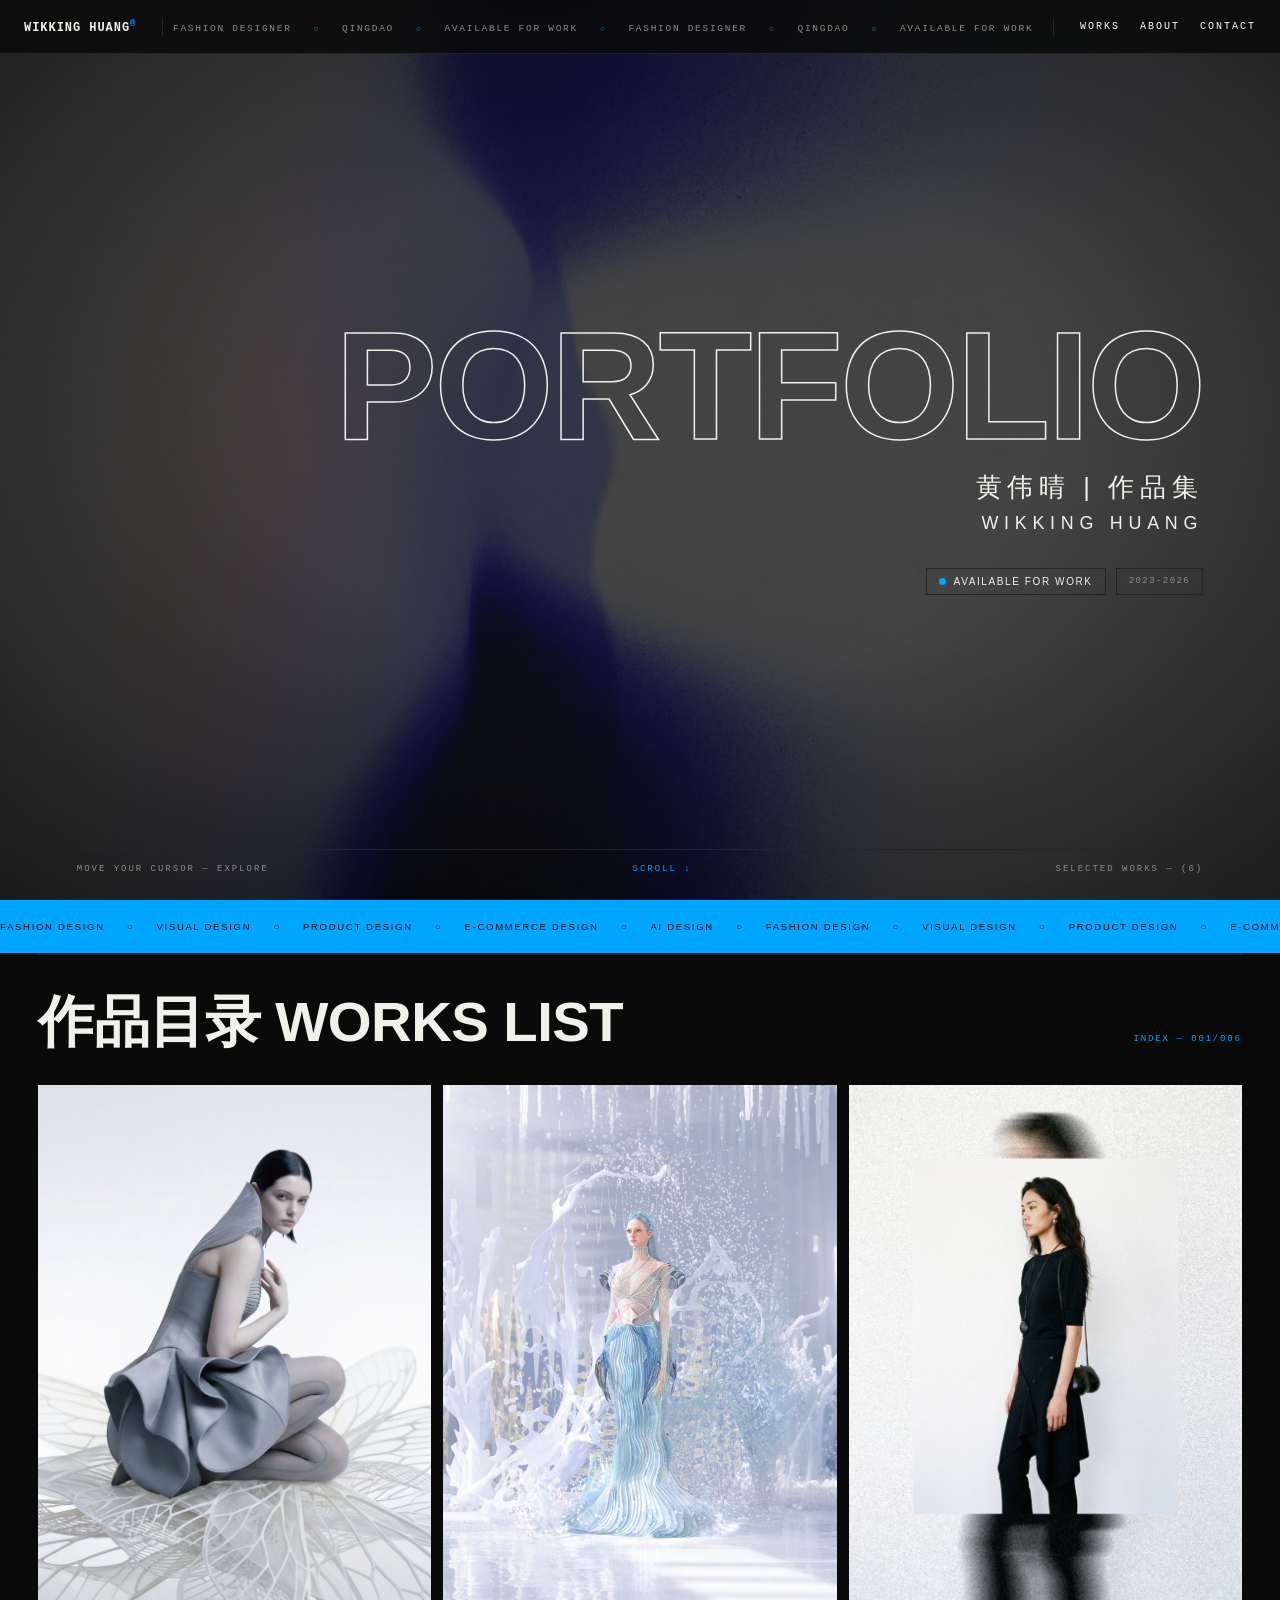
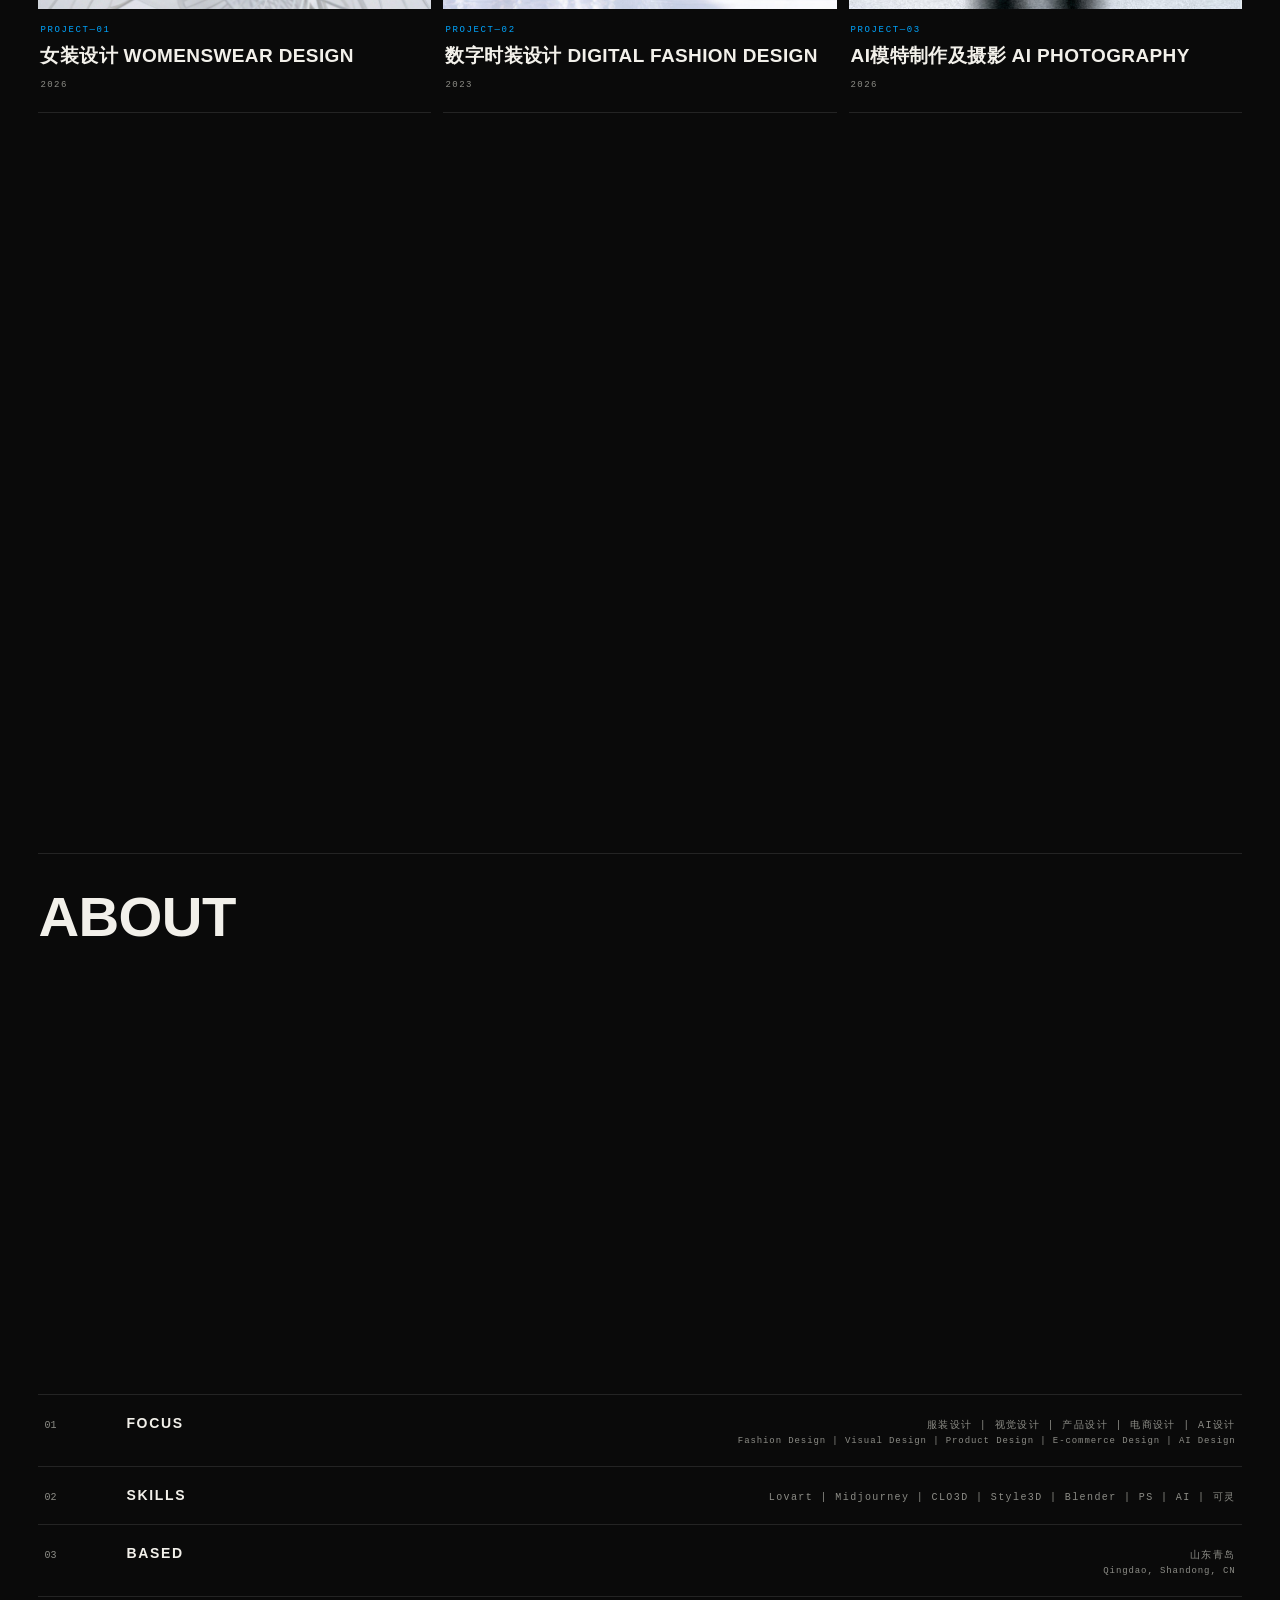
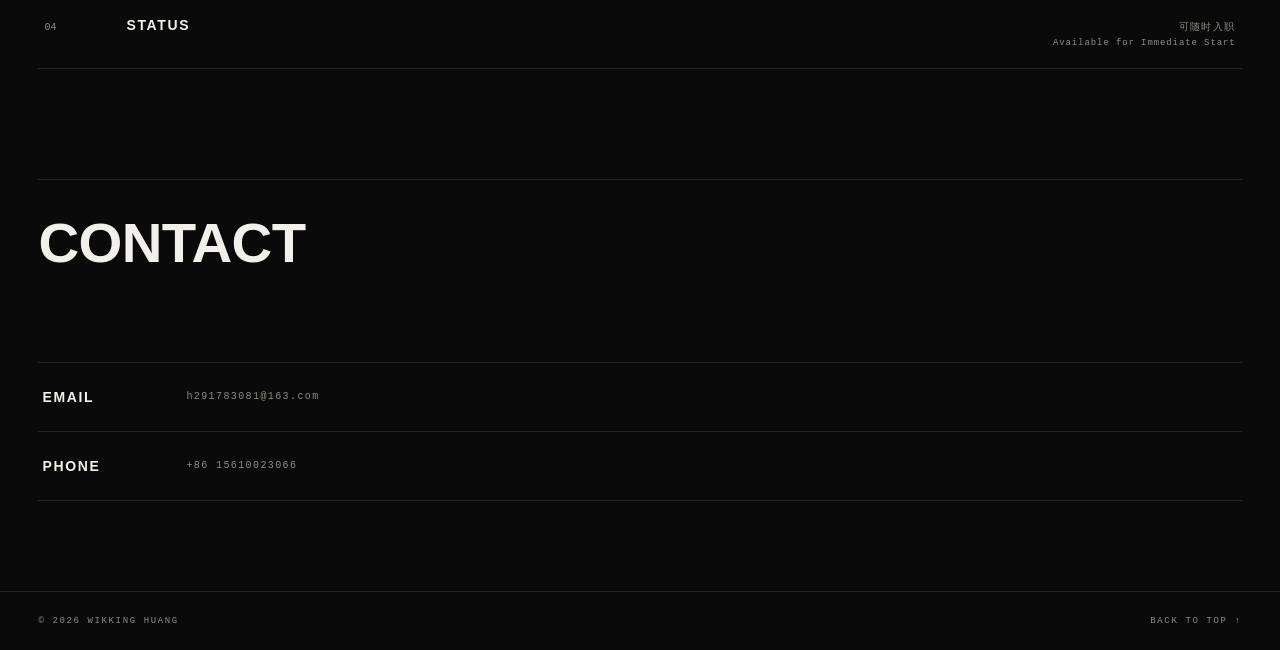
==== index.html @ 48ce340d "Mobile: works title 2 lines, top menu right aligned" ====
<!doctype html>
<html lang="en">
<head>
  <meta charset="utf-8">
  <meta name="viewport" content="width=device-width, initial-scale=1">
  <title>WIKKING HUANG® — Fashion Designer Portfolio</title>
  <link rel="stylesheet" href="styles.css?v=20260902-3">
</head>
<body>

  <div class="grain" aria-hidden="true"></div>

  <!-- ============ TOP BAR ============ -->
  <header class="topbar">
    <a class="brand mono" href="#top">WIKKING HUANG<span class="reg">®</span></a>
    <div class="ticker mono" aria-hidden="true">
      <div class="ticker-track">
        <span>Fashion Designer</span><i>○</i>
        <span>QINGDAO</span><i>○</i>
        <span>Available for Work</span><i>○</i>
        <span>Fashion Designer</span><i>○</i>
        <span>QINGDAO</span><i>○</i>
        <span>Available for Work</span><i>○</i>
      </div>
    </div>
    <nav class="menu mono">
      <a href="#works">Works</a>
      <a href="#about">About</a>
      <a href="#contact">Contact</a>
    </nav>
  </header>

  <main>

    <!-- ============ HERO ============ -->
    <section class="hero" id="top">
      <div class="hero-main">
        <h1 class="hero-name">
          <span class="mask"><span class="inner outline">PORTFOLIO</span></span>
        </h1>

        <div class="hero-subname">
          <span class="cn">黄伟晴 | 作品集</span>
          <span class="en">WIKKING HUANG</span>
        </div>

        <div class="hero-sub">
          <div class="hero-badges">
            <span class="badge"><i class="pulse-dot"></i>Available for work</span>
            <span class="badge mono">2023-2026</span>
          </div>
        </div>
      </div>

      <div class="hero-foot mono">
        <span>Move your cursor — explore</span>
        <span>Scroll ↓</span>
        <span>Selected works — (6)</span>
      </div>
    </section>

    <!-- ============ MARQUEE BAND ============ -->
    <div class="band" aria-hidden="true">
      <div class="band-track">
        <span>Fashion Design</span><i>○</i>
        <span>Visual Design</span><i>○</i>
        <span>Product Design</span><i>○</i>
        <span>E-commerce Design</span><i>○</i>
        <span>AI Design</span><i>○</i>
        <span>Fashion Design</span><i>○</i>
        <span>Visual Design</span><i>○</i>
        <span>Product Design</span><i>○</i>
        <span>E-commerce Design</span><i>○</i>
        <span>AI Design</span><i>○</i>
      </div>
    </div>

    <!-- ============ WORKS — GRID ============ -->
    <section class="works" id="works">
      <div class="sec-head">
        <h2 class="sec-title"><span class="t-cn">作品目录</span> <span class="t-en">WORKS LIST</span></h2>
        <span class="sec-meta mono">INDEX — 001/006</span>
      </div>

      <div class="grid">

        <figure class="card reveal" data-work="1">
          <div class="card-media">
            <img class="p" src="assets/work-01.jpg?v=20260831-1" alt="幻羽 REMOLT — fashion editorial" style="aspect-ratio:0.75">
            <img class="d" src="assets/work-01-d.jpg?v=20260831-1" alt="" style="aspect-ratio:0.75" aria-hidden="true">
          </div>
          <figcaption class="card-cap">
            <div class="card-row">
              <a class="tag mono" href="work-detail-v3.html?work=1">PROJECT—01</a>
            </div>
<h3 class="card-title">女装设计 WOMENSWEAR DESIGN</h3>
            <div class="card-meta mono">
              <span>2026</span>
              <span class="card-go" aria-hidden="true">→</span>
            </div>
          </figcaption>
        </figure>

        <figure class="card reveal" data-work="2">
          <div class="card-media">
            <img class="p" src="assets/g2-01.jpg?v=20260831-1" alt="水的沉思 Meditation of aqua — fashion editorial" style="aspect-ratio:0.75">
            <img class="d" src="assets/g2-05.jpg?v=20260831-1" alt="" style="aspect-ratio:0.75" aria-hidden="true">
          </div>
          <figcaption class="card-cap">
            <div class="card-row">
              <a class="tag mono" href="work-detail-v3.html?work=2">PROJECT—02</a>
            </div>
<h3 class="card-title">数字时装设计 DIGITAL FASHION DESIGN</h3>
            <div class="card-meta mono">
              <span>2023</span>
              <span class="card-go" aria-hidden="true">→</span>
            </div>
          </figcaption>
        </figure>

        <figure class="card reveal" data-work="4">
          <div class="card-media">
            <img class="p" src="assets/work-04.jpg?v=20260831-1" alt="AI模特摄影策划 — photography" style="aspect-ratio:0.75">
            <img class="d" src="assets/g4-01.jpg?v=20260831-1" alt="" style="aspect-ratio:0.75" aria-hidden="true">
          </div>
          <figcaption class="card-cap">
            <div class="card-row">
              <a class="tag mono" href="work-detail-v3.html?work=4">PROJECT—03</a>
            </div>
<h3 class="card-title">AI模特制作及摄影 AI PHOTOGRAPHY</h3>
            <div class="card-meta mono">
              <span>2026</span>
              <span class="card-go" aria-hidden="true">→</span>
            </div>
          </figcaption>
        </figure>

        <figure class="card reveal" data-work="3">
          <div class="card-media">
            <img class="p" src="assets/g3-01.jpg" alt="品牌视觉 Brand Visual — brand book" style="aspect-ratio:0.75">
            <img class="d" src="assets/g3-02.jpg" alt="" style="aspect-ratio:0.75" aria-hidden="true">
          </div>
          <figcaption class="card-cap">
            <div class="card-row">
              <a class="tag mono" href="work-detail-v3.html?work=3">PROJECT—04</a>
            </div>
            <h3 class="card-title">品牌视觉 Brand Visual</h3>
            <div class="card-meta mono">
              <span>2026</span>
              <span class="card-go" aria-hidden="true">→</span>
            </div>
          </figcaption>
        </figure>

        <figure class="card reveal" data-work="5">
          <div class="card-media">
            <img class="p" src="assets/work-10-v2.jpg?v=20260901-3" alt="海报设计 Poster Design — poster" style="aspect-ratio:0.75">
            <img class="d" src="assets/work-10-d-v2.jpg?v=20260901-3" alt="" style="aspect-ratio:0.75" aria-hidden="true">
          </div>
          <figcaption class="card-cap">
            <div class="card-row">
              <a class="tag mono" href="work-detail-v3.html?work=5">PROJECT—05</a>
            </div>
            <h3 class="card-title">海报设计 Poster Design</h3>
            <div class="card-meta mono">
              <span>2023-2026</span>
              <span class="card-go" aria-hidden="true">→</span>
            </div>
          </figcaption>
        </figure>

        <figure class="card reveal" data-work="6">
          <div class="card-media">
            <img class="p" src="assets/work-06.jpg" alt="产品设计 PRODUCT DESIGN" style="aspect-ratio:0.75">
            <img class="d" src="assets/work-06-d.jpg" alt="" style="aspect-ratio:0.75" aria-hidden="true">
          </div>
          <figcaption class="card-cap">
            <div class="card-row">
              <a class="tag mono" href="work-detail-v3.html?work=6">PROJECT—06</a>
            </div>
            <h3 class="card-title">产品设计 PRODUCT DESIGN</h3>
            <div class="card-meta mono">
              <span>2025</span>
              <span class="card-go" aria-hidden="true">→</span>
            </div>
          </figcaption>
        </figure>

      </div>
    </section>

    <!-- ============ ABOUT ============ -->
    <section class="about" id="about">
      <div class="sec-head">
        <h2 class="sec-title">About</h2>
      </div>

      <div class="about-body reveal">
        <div class="about-photo-col">
          <img class="about-photo" src="assets/about-photo.jpg" alt="黄伟晴 Wikking Huang">
          <div class="about-name">
            <span class="cn">黄伟晴</span>
            <span class="en">Wikking Huang</span>
          </div>
        </div>

        <div class="about-text">
          <p class="about-bio">
            Hi，我是黄伟晴，ENTJ，主动，认真，灵活，有韧性的成长型设计师
          </p>

          <div class="about-edu">
            <p>本　科 | 2019-2023 | 北京服装学院 | 服装与服饰设计-数字时装创新实验班</p>
            <p>研究生 | 2023-2026 | 北京服装学院 | 服装设计与管理-专硕</p>
            <p>交换生 | 2024-2025 | 意大利米兰理工大学 | 时尚与科技设计</p>
          </div>
        </div>
      </div>

      <ul class="facts">
        <li class="reveal"><span class="fact-idx mono">01</span><span class="fact-key">Focus</span><span class="fact-val mono"><span>服装设计 | 视觉设计 | 产品设计 | 电商设计 | AI设计</span><span class="en">Fashion Design | Visual Design | Product Design | E-commerce Design | AI Design</span></span></li>
        <li class="reveal"><span class="fact-idx mono">02</span><span class="fact-key">Skills</span><span class="fact-val mono">Lovart | Midjourney | CLO3D | Style3D | Blender | PS | AI | 可灵</span></li>
        <li class="reveal"><span class="fact-idx mono">03</span><span class="fact-key">Based</span><span class="fact-val mono"><span>山东青岛</span><span class="en">Qingdao, Shandong, CN</span></span></li>
        <li class="reveal"><span class="fact-idx mono">04</span><span class="fact-key">Status</span><span class="fact-val mono"><span>可随时入职</span><span class="en">Available for Immediate Start</span></span></li>
      </ul>

    </section>

    <!-- ============ CONTACT ============ -->
    <section class="contact" id="contact">
      <div class="sec-head">
        <h2 class="sec-title">Contact</h2>
      </div>

      <div class="contact-fields reveal">
        <div class="field">
          <span class="field-label mono">Email</span>
          <a class="contact-mail mono" href="mailto:h291783081@163.com">h291783081@163.com</a>
        </div>
        <div class="field">
          <span class="field-label mono">Phone</span>
          <span class="contact-mail mono">+86 15610023066</span>
        </div>
      </div>
    </section>

  </main>

  <!-- ============ FOOTER ============ -->
  <footer class="footer">
    <div class="footer-row">
      <span class="mono">© 2026 Wikking Huang</span>
      <a class="mono" href="#top">Back to top ↑</a>
    </div>
  </footer>

  <script src="script.js?v=20260902-1"></script>
</body>
</html>
---- styles.css ----
/* ============================================================
   WIKKING HUANG® — Fashion Portfolio
   Brutalist editorial · glam meets grunge · 5-HT
   ============================================================ */

:root {
  --bg: #0a0a0a;
  --bg2: #101010;
  --bone: #edeae3;
  --ink: #f2f0ea;
  --acid: #00a6ff;
  --muted: #8c8c86;
  --hair: #242424;
  --gap: 3px;
  --cjk: "Microsoft YaHei", "微软雅黑", "PingFang SC", "Hiragino Sans GB", "SimHei", sans-serif;
  --disp: "Bahnschrift", "Arial Narrow", Impact, var(--cjk);
  --mono: Consolas, "Courier New", var(--cjk);
  --serif: Georgia, "Times New Roman", var(--cjk);
}

* { margin: 0; padding: 0; box-sizing: border-box; }

html {
  scroll-behavior: smooth;
  background: var(--bg);
}

body {
  background: var(--bg);
  color: var(--ink);
  font-family: var(--disp);
  font-weight: 300;
  -webkit-font-smoothing: antialiased;
  text-rendering: optimizeLegibility;
  overflow-x: hidden;
}

img { display: block; max-width: 100%; }

a { color: inherit; text-decoration: none; }

em {
  font-family: var(--serif);
  font-style: italic;
  font-weight: 400;
}

::selection { background: var(--acid); color: #000; }

.mono { font-family: var(--mono); }

.acid { color: var(--acid); }

/* Film-grain texture over everything */
.grain {
  position: fixed;
  inset: 0;
  z-index: 90;
  pointer-events: none;
  opacity: 0.08;
  mix-blend-mode: overlay;
  background-image: url("assets/noise.png");
  background-size: 220px 220px;
}

/* ---------------- Top bar ---------------- */

.topbar {
  position: fixed;
  inset: 0 0 auto 0;
  z-index: 60;
  height: 54px;
  display: grid;
  grid-template-columns: auto 1fr auto;
  align-items: center;
  gap: 26px;
  padding: 0 24px;
  background: rgba(10, 10, 10, 0.86);
  border-bottom: 1px solid var(--hair);
  backdrop-filter: blur(8px);
}

.brand {
  font-size: 12px;
  font-weight: 700;
  letter-spacing: 0.08em;
  white-space: nowrap;
}

.brand .reg {
  color: var(--acid);
  font-size: 9px;
  vertical-align: super;
}

.ticker {
  overflow: hidden;
  white-space: nowrap;
  border-left: 1px solid var(--hair);
  border-right: 1px solid var(--hair);
  padding: 0 10px;
}

.ticker-track {
  display: inline-flex;
  align-items: center;
  gap: 22px;
  font-size: 9.5px;
  letter-spacing: 0.18em;
  text-transform: uppercase;
  color: var(--muted);
  animation: ticker 28s linear infinite;
  will-change: transform;
}

.ticker-track i { color: var(--acid); font-style: normal; font-size: 8px; }

@keyframes ticker {
  to { transform: translateX(-50%); }
}

.menu {
  display: flex;
  gap: 20px;
  white-space: nowrap;
}

.menu a {
  position: relative;
  font-size: 10px;
  letter-spacing: 0.2em;
  text-transform: uppercase;
  color: #fff;
  transition: color 0.3s ease;
}

.menu a::after {
  content: "";
  position: absolute;
  left: 0;
  bottom: -4px;
  width: 100%;
  height: 1px;
  background: var(--acid);
  transform: scaleX(0);
  transform-origin: left;
  transition: transform 0.35s cubic-bezier(0.19, 1, 0.22, 1);
}

.menu a:hover { color: #fff; }
.menu a:hover::after { transform: scaleX(1); }

/* ---------------- Hero ---------------- */

.hero {
  position: relative;
  min-height: 100svh;
  display: flex;
  flex-direction: column;
  justify-content: center;
  padding: 90px 6vw 70px;
  overflow: hidden;
  background: var(--bg);
}

.hero::before {
  content: "";
  position: absolute;
  inset: 0;
  z-index: 0;
  background-image: url("assets/hero-bg-v2.jpg");
  background-size: auto 100%;
  background-position: bottom center;
  background-repeat: no-repeat;
  opacity: 0.25;
}

.hero::after {
  content: "";
  position: absolute;
  inset: 0;
  pointer-events: none;
  background: radial-gradient(ellipse at 52% 46%, transparent 40%, rgba(0, 0, 0, 0.62) 100%);
  z-index: 1;
}

.hero-tags {
  position: absolute;
  top: 78px;
  left: 6vw;
  z-index: 3;
  display: flex;
  gap: 8px;
  flex-wrap: wrap;
}

.hero-tags span {
  padding: 6px 10px;
  border: 1px solid var(--hair);
  font-size: 9px;
  letter-spacing: 0.18em;
  color: var(--muted);
  background: rgba(10, 10, 10, 0.55);
}

.hero-tags span:first-child { color: var(--acid); border-color: var(--acid); }

.hero-main {
  position: relative;
  z-index: 4;
  display: flex;
  flex-direction: column;
  align-items: flex-end;
  text-align: right;
}

.hero-name {
  font-size: clamp(64px, 12vw, 172px);
  font-weight: 700;
  line-height: 0.8;
  letter-spacing: -0.02em;
  text-transform: uppercase;
  color: var(--ink);
}

.mask { display: block; overflow: hidden; }

.inner {
  display: block;
  transform: translateY(112%);
  animation: rise 1.1s cubic-bezier(0.19, 1, 0.22, 1) forwards;
}

.inner.outline {
  color: transparent;
  -webkit-text-stroke: 1.5px var(--ink);
  margin-right: 5vw;
}

.hero-name .inner.outline {
  margin-right: 0;
}

.hero-subname {
  margin-top: 22px;
  display: flex;
  flex-direction: column;
  align-items: flex-end;
  gap: 8px;
}

.hero-subname .cn {
  font-family: var(--cjk);
  font-size: clamp(16px, 2vw, 28px);
  font-weight: 500;
  letter-spacing: 0.22em;
  color: var(--ink);
}

.hero-subname .en {
  font-family: var(--cjk);
  font-size: clamp(13px, 1.4vw, 20px);
  font-weight: 400;
  font-style: normal;
  letter-spacing: 0.32em;
  text-transform: uppercase;
  color: var(--ink);
}

.hero-sub {
  margin-top: 34px;
  display: flex;
  flex-direction: column;
  align-items: flex-end;
  gap: 22px;
  opacity: 0;
  animation: fadeIn 1.1s ease 0.65s forwards;
}

.hero-desc {
  max-width: 46ch;
  font-size: 13px;
  font-weight: 300;
  line-height: 1.9;
  letter-spacing: 0.09em;
  color: #c9c9c3;
}

.hero-desc em { color: var(--acid); font-size: 1.08em; }

.hero-badges {
  display: flex;
  gap: 10px;
  flex-wrap: wrap;
  justify-content: flex-end;
}

.badge {
  display: inline-flex;
  align-items: center;
  gap: 8px;
  padding: 7px 12px;
  border: 1px solid var(--hair);
  font-family: var(--disp);
  font-size: 10px;
  letter-spacing: 0.16em;
  text-transform: uppercase;
  color: var(--ink);
}

.badge.mono { font-family: var(--mono); color: var(--muted); font-size: 9px; }

.pulse-dot {
  width: 7px;
  height: 7px;
  border-radius: 50%;
  background: var(--acid);
  animation: pulse 1.8s ease-in-out infinite;
}

.hero-foot {
  position: absolute;
  left: 6vw;
  right: 6vw;
  bottom: 26px;
  z-index: 4;
  display: flex;
  justify-content: space-between;
  gap: 16px;
  font-size: 9px;
  letter-spacing: 0.22em;
  text-transform: uppercase;
  color: var(--muted);
  pointer-events: none;
  border-top: 1px solid var(--hair);
  padding-top: 14px;
}

.hero-foot span:nth-child(2) { color: var(--acid); animation: bounce 2s ease-in-out infinite; }

@keyframes rise { to { transform: translateY(0); } }
@keyframes fadeIn { to { opacity: 1; } }
@keyframes pulse {
  0%, 100% { opacity: 1; box-shadow: 0 0 0 0 rgba(0, 166, 255, 0.5); }
  50% { opacity: 0.65; box-shadow: 0 0 0 5px rgba(0, 166, 255, 0); }
}
@keyframes bounce {
  0%, 100% { transform: translateY(0); }
  50% { transform: translateY(4px); }
}

/* Cursor-follow images (hero only) */
.trail-img {
  position: fixed;
  z-index: 40;
  pointer-events: none;
  object-fit: cover;
  filter: grayscale(0.55) contrast(1.12) brightness(0.92);
  border: 1px solid rgba(242, 240, 234, 0.14);
  box-shadow: 0 26px 60px rgba(0, 0, 0, 0.6);
  animation: trailFade 1.3s cubic-bezier(0.2, 0.6, 0.3, 1) forwards;
}

@keyframes trailFade {
  0%   { opacity: 0; transform: scale(0.8) rotate(var(--rot, 0deg)); }
  12%  { opacity: 1; }
  78%  { opacity: 0.88; }
  100% { opacity: 0; transform: scale(1.1) translateY(-18px) rotate(var(--rot, 0deg)); }
}

/* ---------------- Torn seam ---------------- */

/* ---------------- Marquee band ---------------- */

.band {
  overflow: hidden;
  background: var(--acid);
  color: #0a0a0a;
  height: 54px;
  display: flex;
  align-items: center;
  border-bottom: 1px solid #0a0a0a;
}

.band-track {
  display: inline-flex;
  align-items: center;
  gap: 22px;
  white-space: nowrap;
  font-size: 9.5px;
  letter-spacing: 0.18em;
  text-transform: uppercase;
  color: #0a0a0a;
  animation: ticker 28s linear infinite;
  will-change: transform;
}

.band-track span.outline {
  color: transparent;
  -webkit-text-stroke: 2px #0a0a0a;
}

.band-track i {
  font-style: normal;
  color: #0a0a0a;
  font-size: 10px;
  align-self: center;
}

/* ---------------- Section heads ---------------- */

.sec-head {
  display: flex;
  align-items: baseline;
  justify-content: space-between;
  gap: 20px;
  padding: 30px 0 24px;
  border-top: 1px solid var(--hair);
}

.sec-title {
  font-size: clamp(30px, 4.4vw, 64px);
  font-weight: 700;
  letter-spacing: -0.01em;
  text-transform: uppercase;
  color: var(--ink);
}

.works .sec-title {
  font-family: var(--cjk);
}

.sec-meta {
  font-size: 9px;
  letter-spacing: 0.2em;
  color: var(--acid);
  white-space: nowrap;
}

/* ---------------- Works / product grid ---------------- */

.works {
  padding: 0 3vw 100px;
}

.grid {
  display: grid;
  grid-template-columns: repeat(3, 1fr);
  gap: 12px;
}

.reveal {
  opacity: 0;
  transform: translateY(30px);
  transition: opacity 0.9s ease, transform 0.9s cubic-bezier(0.19, 1, 0.22, 1);
}

.reveal.visible {
  opacity: 1;
  transform: translateY(0);
}

.card {
  margin: 0;
  cursor: pointer;
}

.card-media {
  position: relative;
  overflow: hidden;
  background: #121212;
}

.card-media img {
  width: 100%;
  height: auto;
  object-fit: cover;
}

.card-media img.p {
  transition: transform 0.9s cubic-bezier(0.19, 1, 0.22, 1);
}

.card-media img.d {
  position: absolute;
  inset: 0;
  opacity: 0;
  transform: scale(1.08);
  transition: opacity 0.7s ease, transform 0.9s cubic-bezier(0.19, 1, 0.22, 1);
}

.card:hover .card-media img.p {
  transform: scale(1.04);
}

.card:hover .card-media img.d {
  opacity: 1;
  transform: scale(1);
}

.card-cap {
  display: flex;
  flex-direction: column;
  gap: 8px;
  padding: 16px 2px 20px;
  border-bottom: 1px solid var(--hair);
}

.card-row {
  display: flex;
  align-items: center;
  justify-content: space-between;
  gap: 12px;
}

.tag {
  font-size: 9px;
  letter-spacing: 0.18em;
  color: var(--acid);
  text-decoration: none;
}

.tag:hover {
  text-decoration: underline;
  text-underline-offset: 3px;
}

.flag {
  font-size: 8px;
  letter-spacing: 0.18em;
  text-transform: uppercase;
  color: var(--muted);
}

.flag.on {
  color: var(--acid);
}

.card-title {
  font-size: 19px;
  font-weight: 600;
  letter-spacing: 0.02em;
  text-transform: uppercase;
  color: var(--ink);
  transition: color 0.35s ease, transform 0.4s cubic-bezier(0.19, 1, 0.22, 1);
}

.card-meta {
  display: flex;
  align-items: center;
  justify-content: space-between;
  font-size: 9px;
  letter-spacing: 0.16em;
  text-transform: uppercase;
  color: var(--muted);
}

.card-go {
  font-size: 13px;
  color: var(--muted);
  opacity: 0;
  transform: translateX(-6px);
  transition: all 0.35s ease;
}

.card:hover .card-title { color: var(--acid); transform: translateX(4px); }
.card:hover .card-go { opacity: 1; transform: translateX(0); color: var(--acid); }

/* ---------------- About ---------------- */

.about {
  padding: 0 3vw 110px;
}

.about-body {
  display: grid;
  grid-template-columns: minmax(230px, 320px) 1fr;
  gap: clamp(30px, 4.5vw, 72px);
  align-items: start;
  margin-top: 42px;
}

.about-photo-col {
  max-width: 160px;
}

.about-photo {
  width: 100%;
  aspect-ratio: 0.75;
  object-fit: cover;
  filter: grayscale(1) contrast(1.04);
}

.about-name {
  display: flex;
  flex-direction: column;
  align-items: flex-start;
  gap: 4px;
  margin-top: 16px;
  font-family: var(--cjk);
  font-size: clamp(15px, 1.6vw, 21px);
  font-weight: 500;
  letter-spacing: 0.1em;
  color: var(--ink);
}

.about-name span {
  color: var(--ink);
}

.about-name .en {
  font-family: var(--disp);
  font-size: clamp(12px, 1.2vw, 16px);
  font-weight: 400;
  letter-spacing: 0.24em;
  text-transform: uppercase;
}

.about-text {
  padding-top: 6px;
}

.about-bio {
  max-width: 46ch;
  font-family: var(--cjk);
  font-size: clamp(13px, 1.35vw, 16px);
  line-height: 1.8;
  letter-spacing: 0.05em;
  color: var(--ink);
  white-space: nowrap;
}

.about-edu {
  margin-top: 30px;
  display: flex;
  flex-direction: column;
  gap: 12px;
}

.about-edu p {
  margin: 0;
  font-family: var(--cjk);
  font-size: clamp(13px, 1.35vw, 16px);
  line-height: 1.8;
  letter-spacing: 0.04em;
  color: var(--ink);
}

.facts {
  list-style: none;
  margin-top: 9vh;
  border-top: 1px solid var(--hair);
}

.facts li {
  display: grid;
  grid-template-columns: 64px 150px 1fr;
  align-items: baseline;
  gap: 18px;
  padding: 20px 6px;
  border-bottom: 1px solid var(--hair);
  transition: background 0.35s ease;
}

.facts li:hover { background: var(--bg2); }

.fact-idx { font-size: 10px; color: var(--muted); }
.fact-key {
  font-size: 14px;
  font-weight: 600;
  letter-spacing: 0.12em;
  text-transform: uppercase;
}
.fact-val {
  display: flex;
  flex-direction: column;
  align-items: flex-end;
  gap: 4px;
  font-size: 10px;
  letter-spacing: 0.14em;
  color: var(--muted);
  text-align: right;
}

.fact-val .en {
  font-size: 9px;
  letter-spacing: 0.1em;
  color: var(--muted);
}

.facts li:hover .fact-idx { color: var(--acid); }

/* ---------------- Contact ---------------- */

.contact {
  padding: 0 3vw 90px;
}

.contact-title {
  margin-top: 5vh;
  font-size: 10px;
  font-weight: 700;
  line-height: 1.9;
  letter-spacing: 0.18em;
  text-transform: uppercase;
  color: var(--ink);
}

.contact-title em {
  font-family: var(--disp);
  font-style: normal;
  color: var(--acid);
}

.contact-fields {
  margin-top: 7vh;
  border-top: 1px solid var(--hair);
}

.field {
  display: grid;
  grid-template-columns: 120px 1fr;
  align-items: center;
  gap: 24px;
  padding: 26px 4px;
  border-bottom: 1px solid var(--hair);
}

.field-label {
  font-family: var(--disp);
  font-size: 14px;
  font-weight: 600;
  letter-spacing: 0.12em;
  text-transform: uppercase;
  color: var(--ink);
}

.contact-mail {
  font-size: 10px;
  letter-spacing: 0.14em;
  color: var(--muted);
  width: fit-content;
  transition: color 0.3s ease;
}

.contact-mail:hover { color: var(--acid); }

.contact-chips {
  display: flex;
  gap: 10px;
  flex-wrap: wrap;
}

.contact-chips span {
  padding: 10px 18px;
  border: 1px solid var(--hair);
  background: transparent;
  font-family: var(--disp);
  font-size: 11px;
  letter-spacing: 0.18em;
  text-transform: uppercase;
  color: var(--muted);
  cursor: pointer;
  transition: all 0.3s ease;
}

.contact-chips span:hover { background: var(--acid); color: #0a0a0a; border-color: var(--acid); }

.contact-note {
  max-width: 46ch;
  margin-top: 56px;
  padding-top: 20px;
  border-top: 1px solid var(--hair);
  font-size: 10px;
  line-height: 1.9;
  letter-spacing: 0.12em;
  color: var(--muted);
}

/* ---------------- Footer ---------------- */

.footer {
  border-top: 1px solid var(--hair);
}

.footer-row {
  display: flex;
  justify-content: space-between;
  align-items: center;
  flex-wrap: wrap;
  gap: 14px;
  padding: 24px 3vw;
  font-size: 9px;
  letter-spacing: 0.18em;
  text-transform: uppercase;
  color: var(--muted);
}

.footer-row a { color: var(--muted); transition: color 0.3s ease; }
.footer-row a:hover { color: var(--acid); }

/* ---------------- Responsive ---------------- */

@media (max-width: 900px) {
  .topbar { grid-template-columns: auto 1fr; }
  .ticker { display: none; }
  .menu { justify-content: flex-end; }
  .grid { grid-template-columns: repeat(2, 1fr); }
  .hero { padding-left: 5vw; padding-right: 5vw; }
  .hero-tags { left: 5vw; }
  .hero-foot { left: 5vw; right: 5vw; }
  .works, .about, .contact { padding-left: 5vw; padding-right: 5vw; }
}

@media (max-width: 640px) {
  .works .sec-title {
    display: flex;
    flex-direction: column;
    align-items: flex-start;
    gap: 4px;
  }
  .topbar { height: 50px; padding: 0 16px; gap: 12px; }
  .brand { font-size: 10px; }
  .menu { gap: 12px; }
  .menu a { font-size: 9px; letter-spacing: 0.14em; }
  .hero { padding: 86px 5vw 64px; }
  .hero-name { font-size: clamp(44px, 13.5vw, 84px); }
  .hero-tags { top: 72px; left: 5vw; }
  .hero-desc { font-size: 12px; }
  .hero-foot { bottom: 18px; }
  .hero-foot span:first-child { display: none; }
  .hero-subname {
    margin-top: 14px;
    gap: 5px;
  }
  .hero-subname .cn {
    font-size: clamp(13px, 3.6vw, 18px);
    letter-spacing: 0.16em;
  }
  .hero-subname .en {
    font-size: clamp(10px, 2.6vw, 13px);
    letter-spacing: 0.24em;
  }
  .about-bio {
    white-space: normal;
  }
  .band { height: 50px; }
  .band-track { gap: 14px; }
  .grid { grid-template-columns: 1fr; gap: 16px; }
  .sec-head { padding: 22px 0 18px; }
  .works, .about, .contact { padding-left: 5vw; padding-right: 5vw; }
  .about-body {
    grid-template-columns: 1fr;
    gap: 26px;
  }
  .about-photo-col {
    max-width: 150px;
  }
  .facts li { grid-template-columns: 42px 1fr; }
  .fact-val { grid-column: 2; text-align: left; }
  .fact-val { align-items: flex-start; }
  .field { grid-template-columns: 1fr; gap: 10px; padding: 18px 2px; }
  .contact-chips { gap: 8px; }
  .contact-chips span { padding: 8px 14px; font-size: 10px; }
  .footer-row { padding: 20px 5vw; }
}

/* Reduced motion */

@media (prefers-reduced-motion: reduce) {
  html { scroll-behavior: auto; }
  .inner { animation: none; transform: none; }
  .hero-sub { animation: none; opacity: 1; }
  .ticker-track, .band-track { animation: none; }
  .reveal { opacity: 1; transform: none; transition: none; }
  .card-media img { transition: none; }
  .trail-img { display: none; }
}
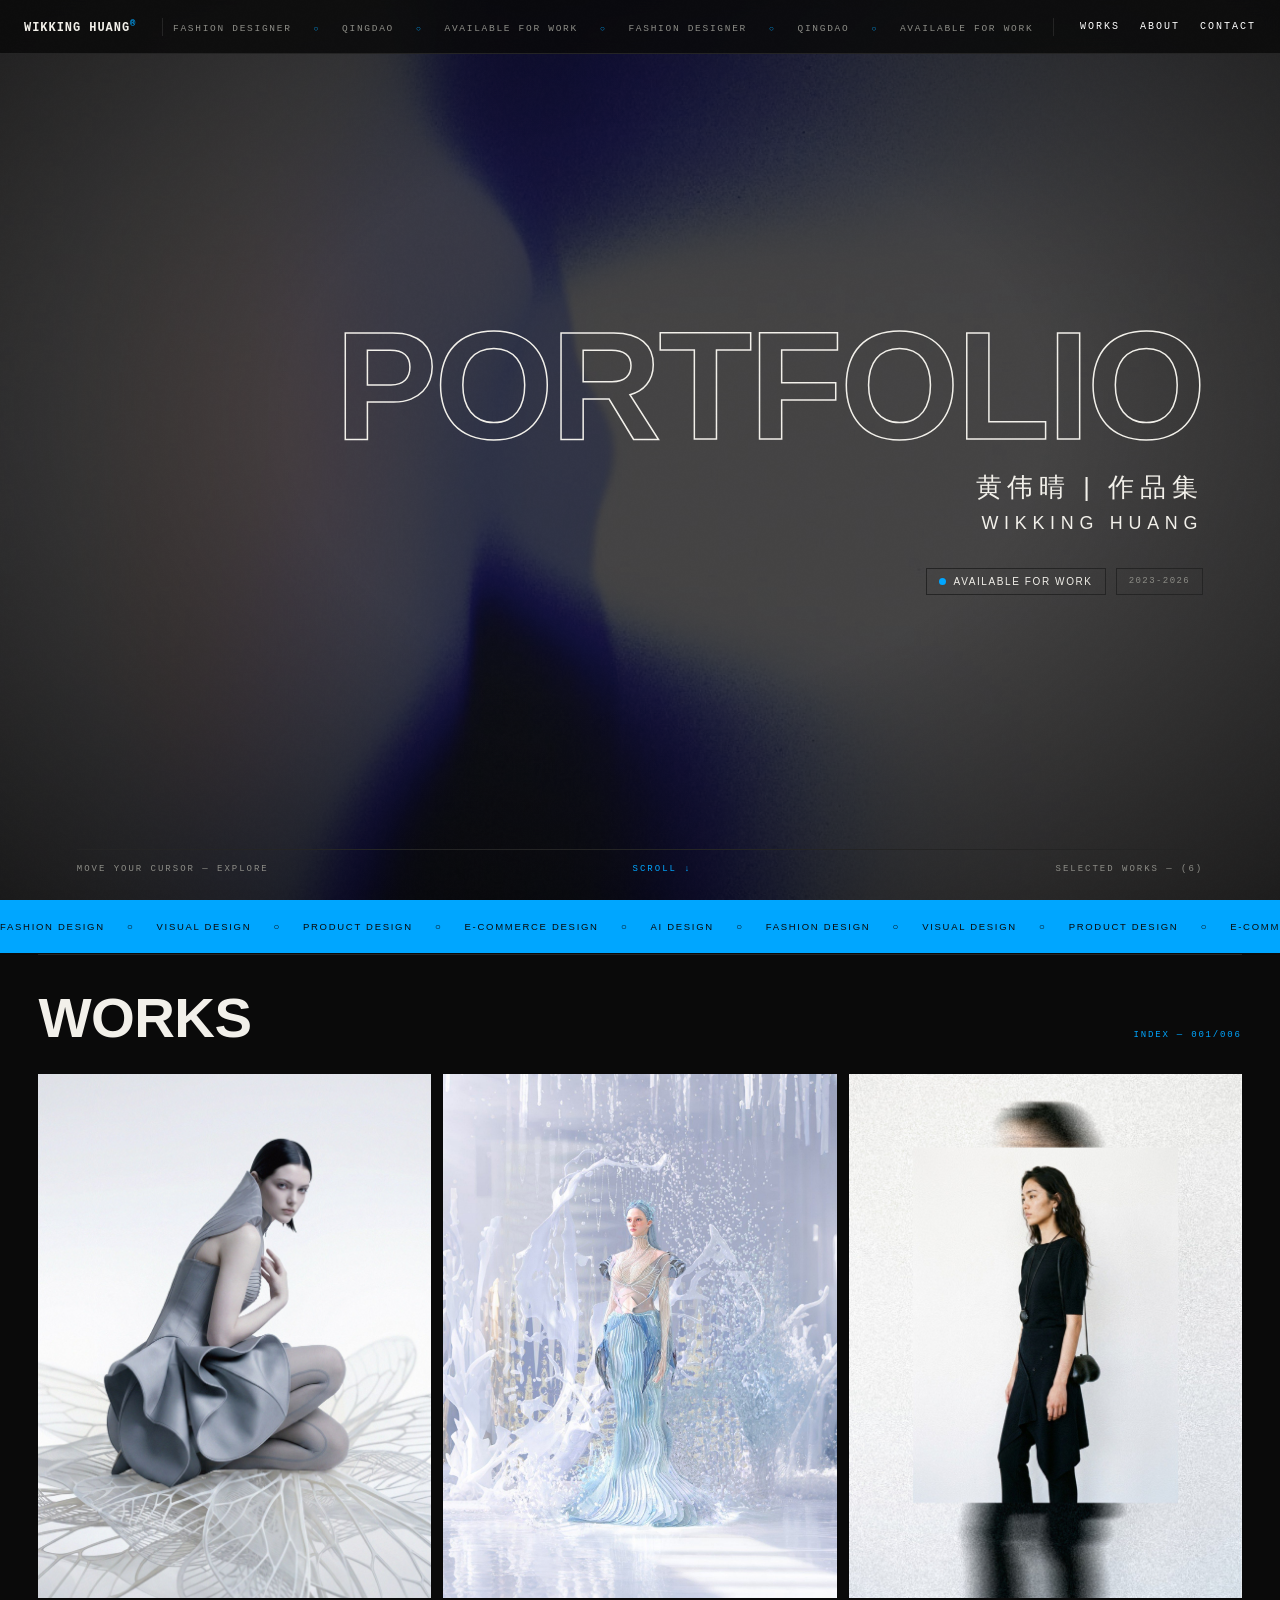
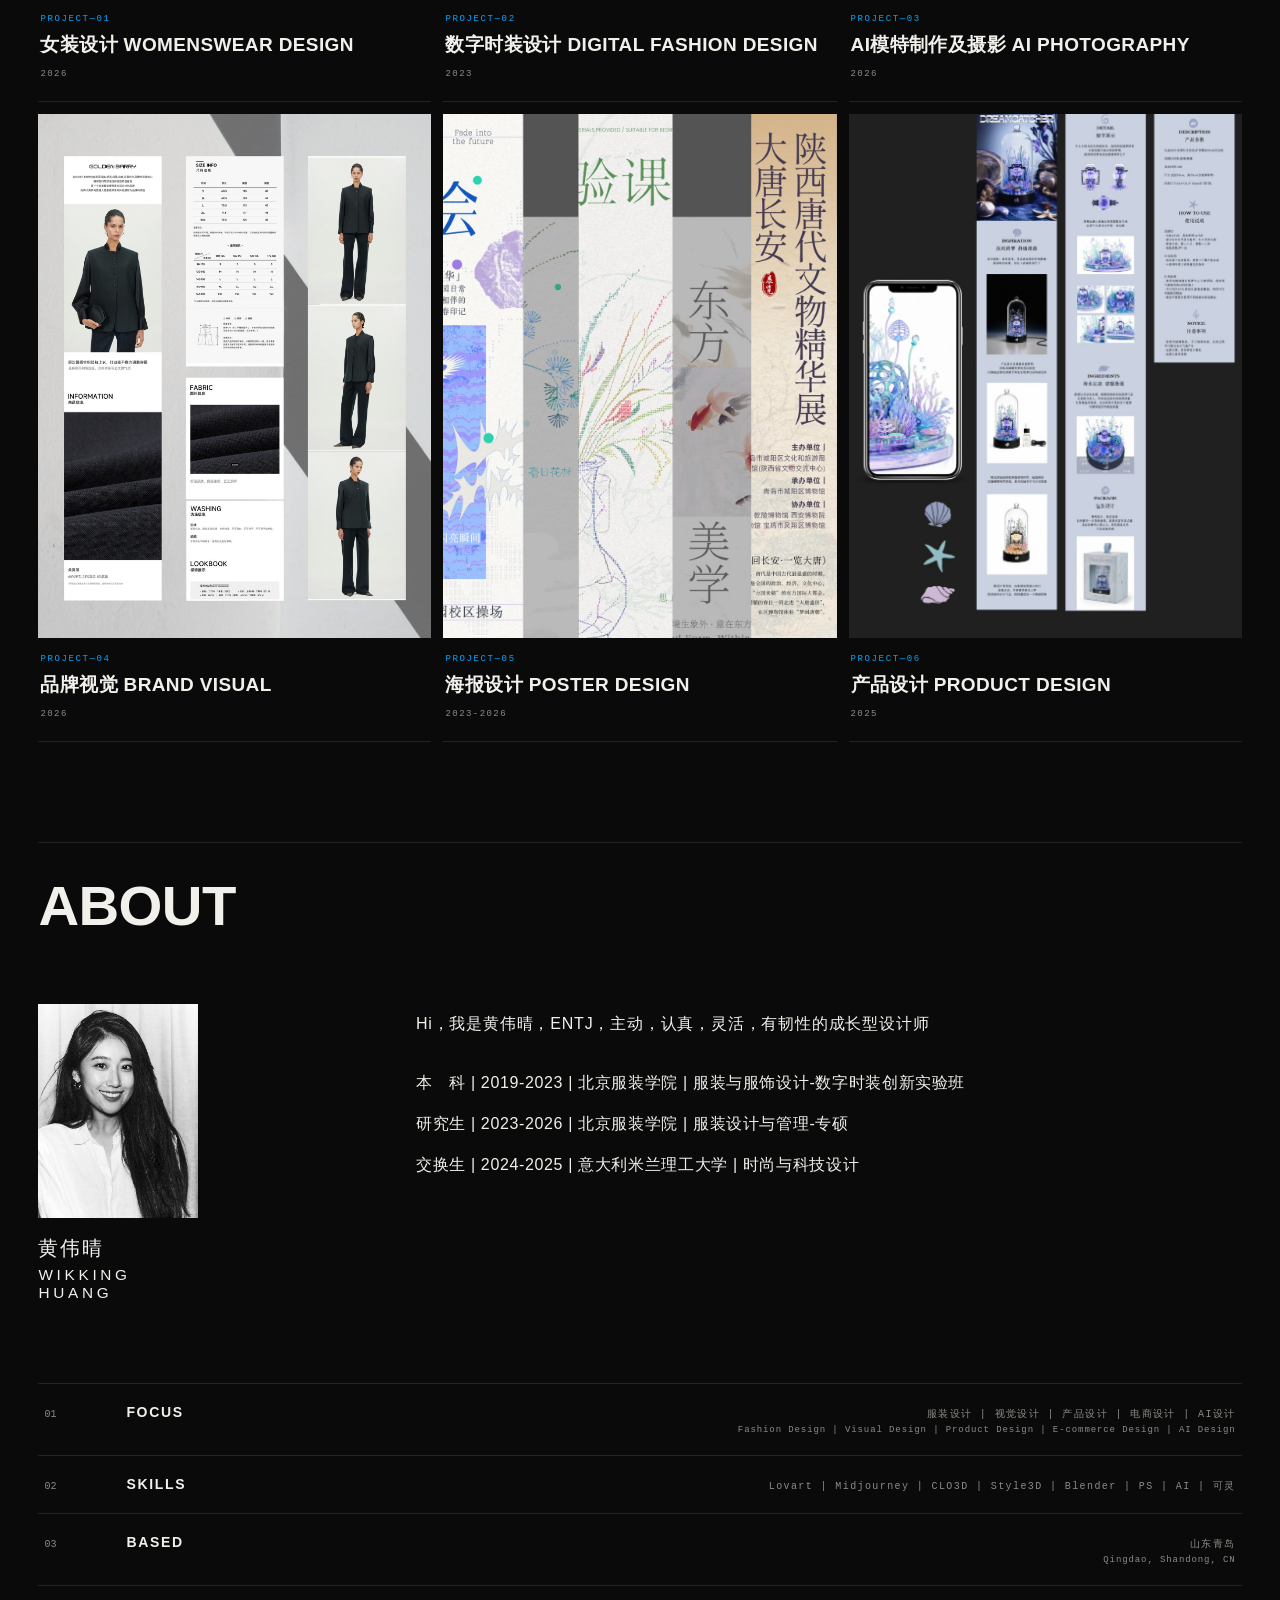
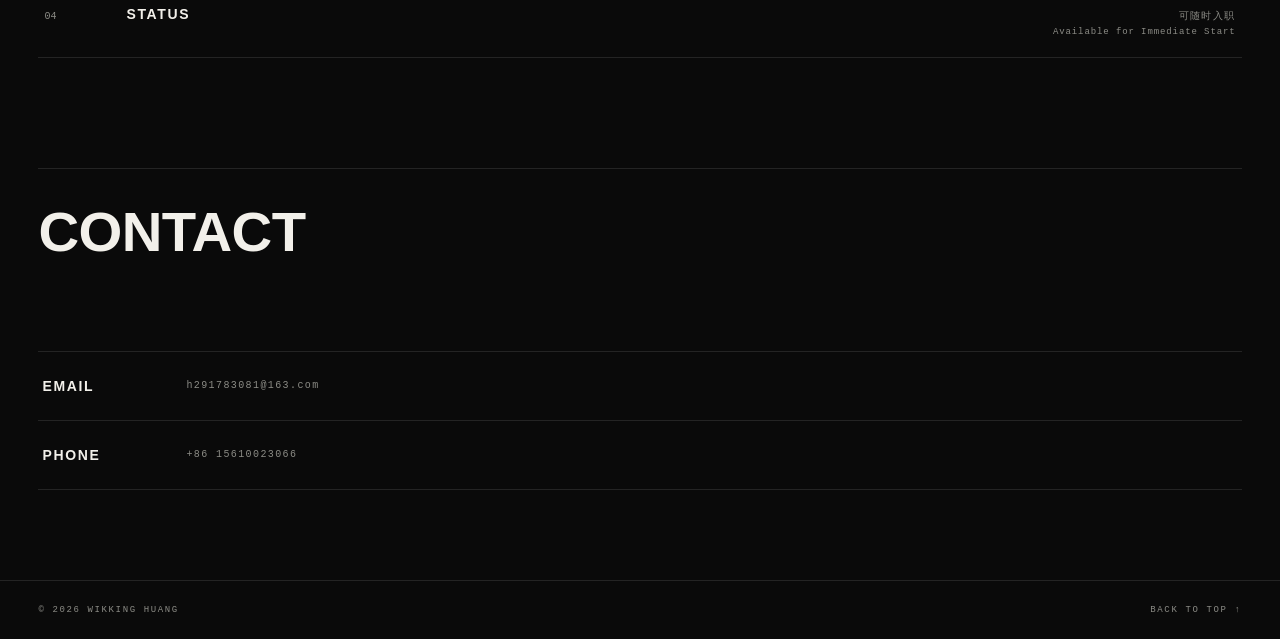
==== commit 862dee11: "Works title -> WORKS, same font/size as About/Contact" ====
--- a/index.html
+++ b/index.html
@@ -4,7 +4,7 @@
   <meta charset="utf-8">
   <meta name="viewport" content="width=device-width, initial-scale=1">
   <title>WIKKING HUANG® — Fashion Designer Portfolio</title>
-  <link rel="stylesheet" href="styles.css?v=20260902-3">
+  <link rel="stylesheet" href="styles.css?v=20260902-4">
 </head>
 <body>
 
@@ -78,7 +78,7 @@
     <!-- ============ WORKS — GRID ============ -->
     <section class="works" id="works">
       <div class="sec-head">
-        <h2 class="sec-title"><span class="t-cn">作品目录</span> <span class="t-en">WORKS LIST</span></h2>
+        <h2 class="sec-title">WORKS</h2>
         <span class="sec-meta mono">INDEX — 001/006</span>
       </div>
 
--- a/styles.css
+++ b/styles.css
@@ -426,10 +426,6 @@
   color: var(--ink);
 }
 
-.works .sec-title {
-  font-family: var(--cjk);
-}
-
 .sec-meta {
   font-size: 9px;
   letter-spacing: 0.2em;
@@ -813,12 +809,6 @@
 }
 
 @media (max-width: 640px) {
-  .works .sec-title {
-    display: flex;
-    flex-direction: column;
-    align-items: flex-start;
-    gap: 4px;
-  }
   .topbar { height: 50px; padding: 0 16px; gap: 12px; }
   .brand { font-size: 10px; }
   .menu { gap: 12px; }
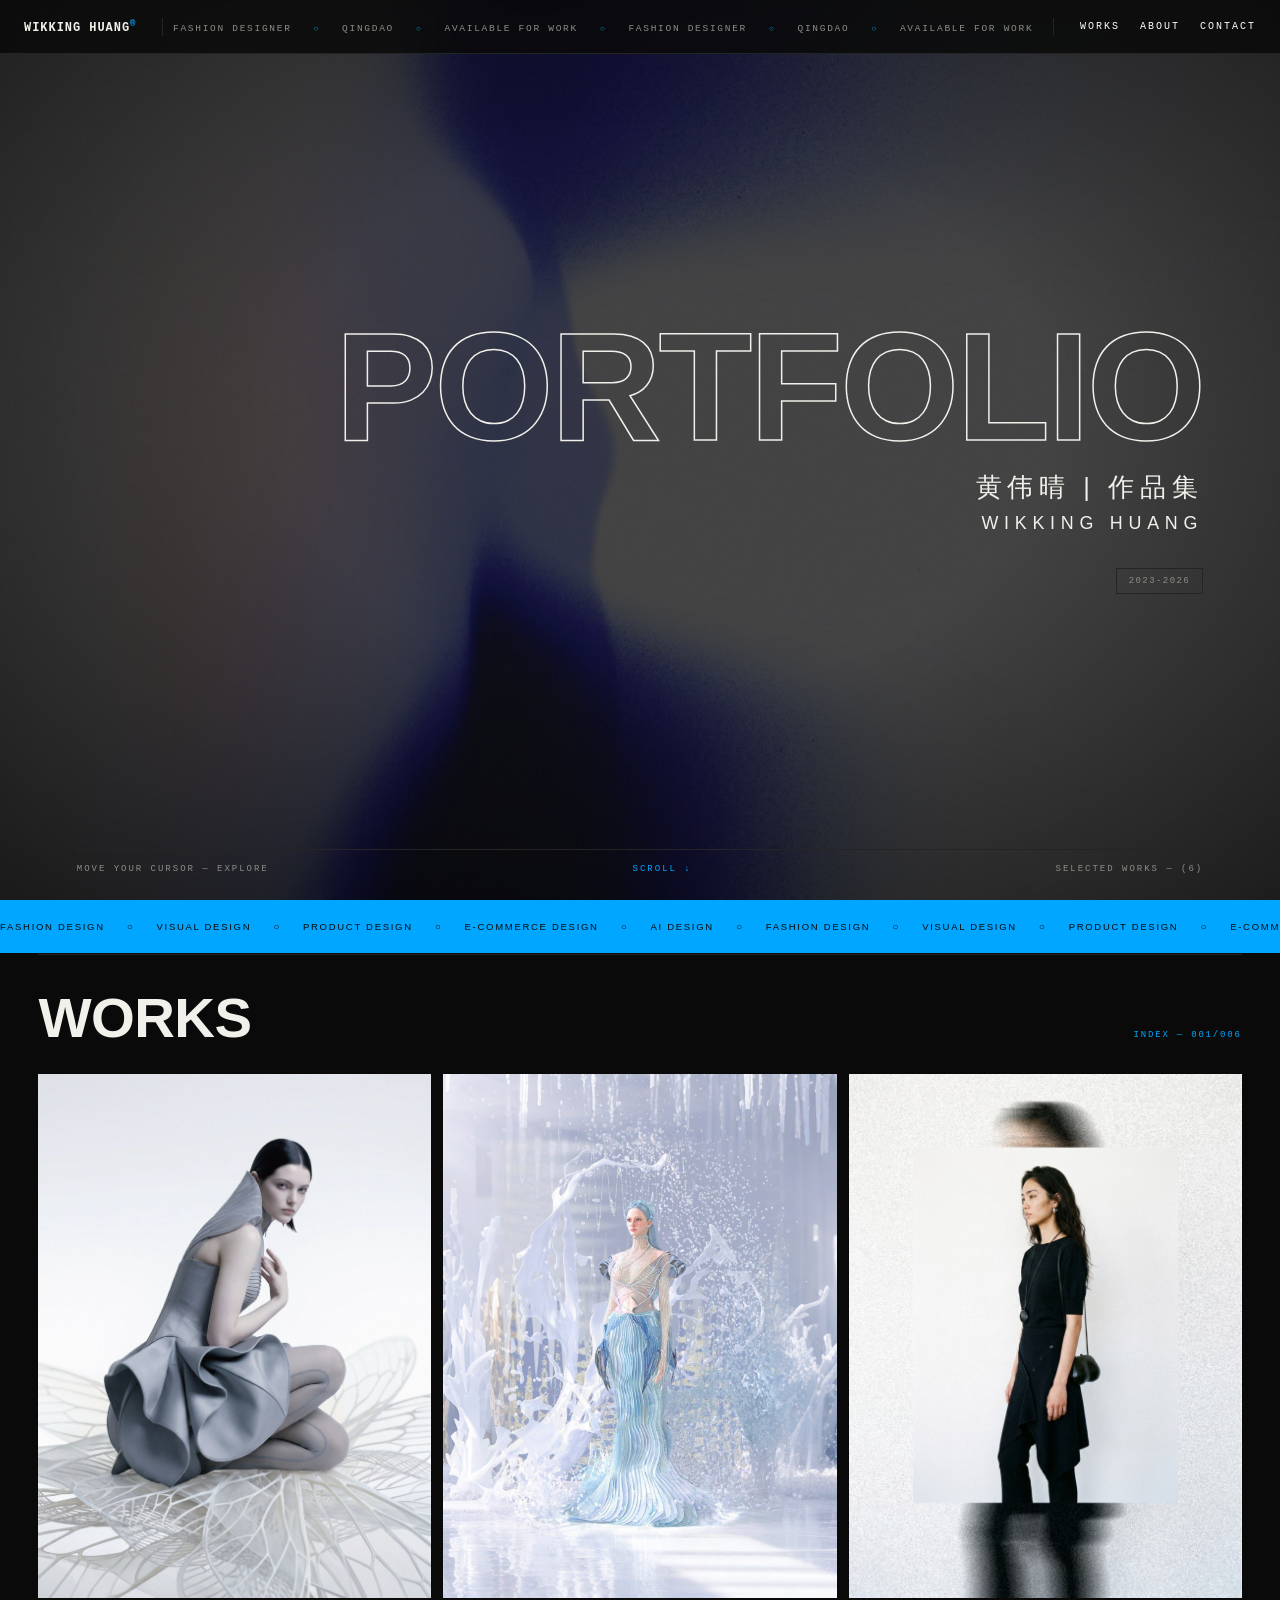
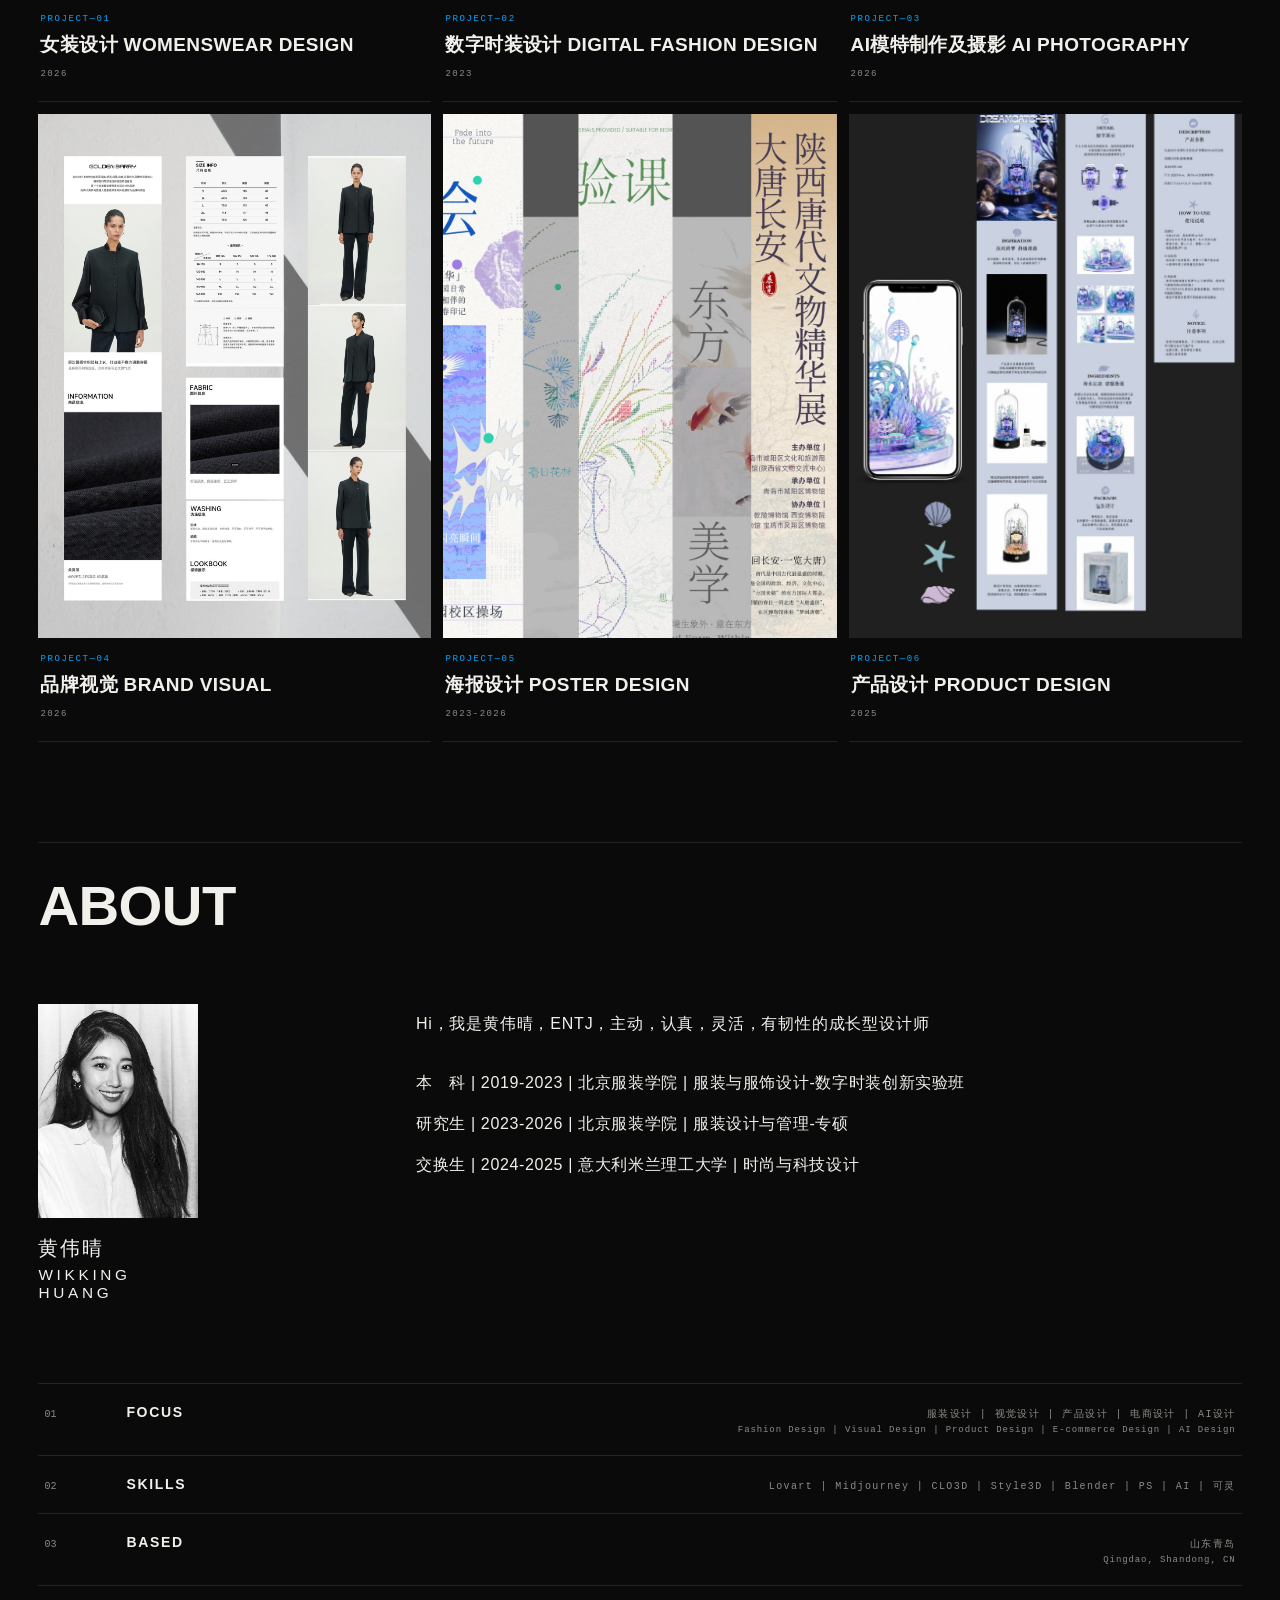
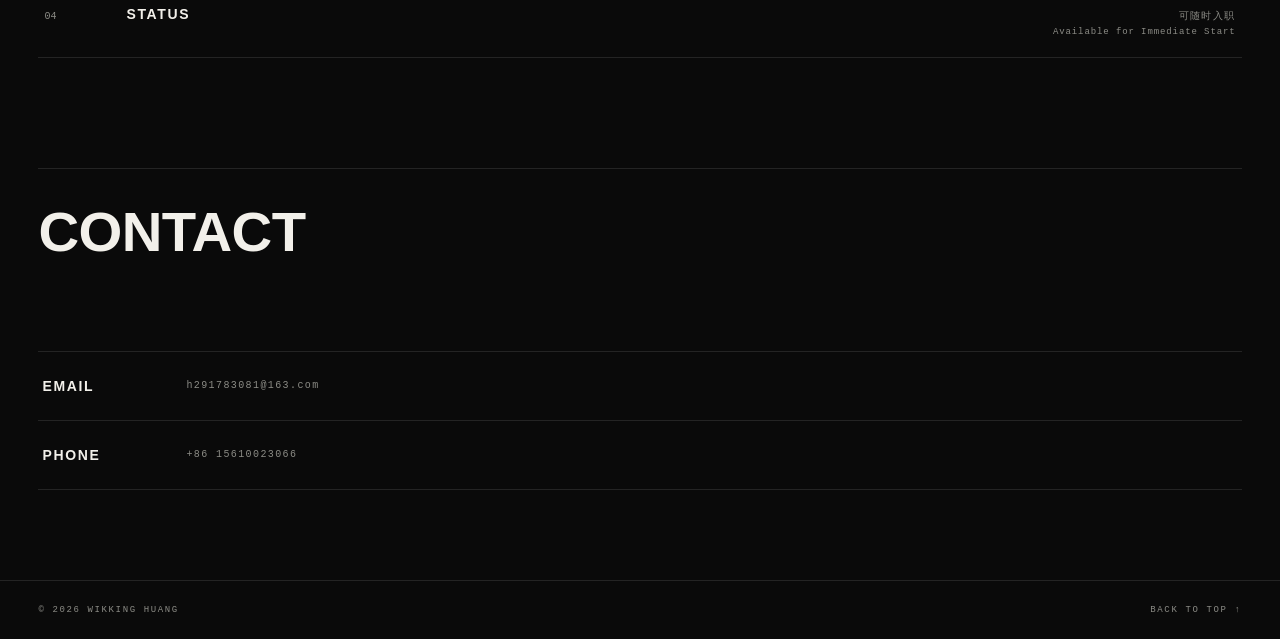
==== commit 7811c036: "Hero: remove Available-for-work badge + pulsing dot" ====
--- a/index.html
+++ b/index.html
@@ -4,7 +4,7 @@
   <meta charset="utf-8">
   <meta name="viewport" content="width=device-width, initial-scale=1">
   <title>WIKKING HUANG® — Fashion Designer Portfolio</title>
-  <link rel="stylesheet" href="styles.css?v=20260902-4">
+  <link rel="stylesheet" href="styles.css?v=20260902-5">
 </head>
 <body>
 
@@ -46,7 +46,6 @@
 
         <div class="hero-sub">
           <div class="hero-badges">
-            <span class="badge"><i class="pulse-dot"></i>Available for work</span>
             <span class="badge mono">2023-2026</span>
           </div>
         </div>
--- a/styles.css
+++ b/styles.css
@@ -310,14 +310,6 @@
 
 .badge.mono { font-family: var(--mono); color: var(--muted); font-size: 9px; }
 
-.pulse-dot {
-  width: 7px;
-  height: 7px;
-  border-radius: 50%;
-  background: var(--acid);
-  animation: pulse 1.8s ease-in-out infinite;
-}
-
 .hero-foot {
   position: absolute;
   left: 6vw;
@@ -340,10 +332,6 @@
 
 @keyframes rise { to { transform: translateY(0); } }
 @keyframes fadeIn { to { opacity: 1; } }
-@keyframes pulse {
-  0%, 100% { opacity: 1; box-shadow: 0 0 0 0 rgba(0, 166, 255, 0.5); }
-  50% { opacity: 0.65; box-shadow: 0 0 0 5px rgba(0, 166, 255, 0); }
-}
 @keyframes bounce {
   0%, 100% { transform: translateY(0); }
   50% { transform: translateY(4px); }
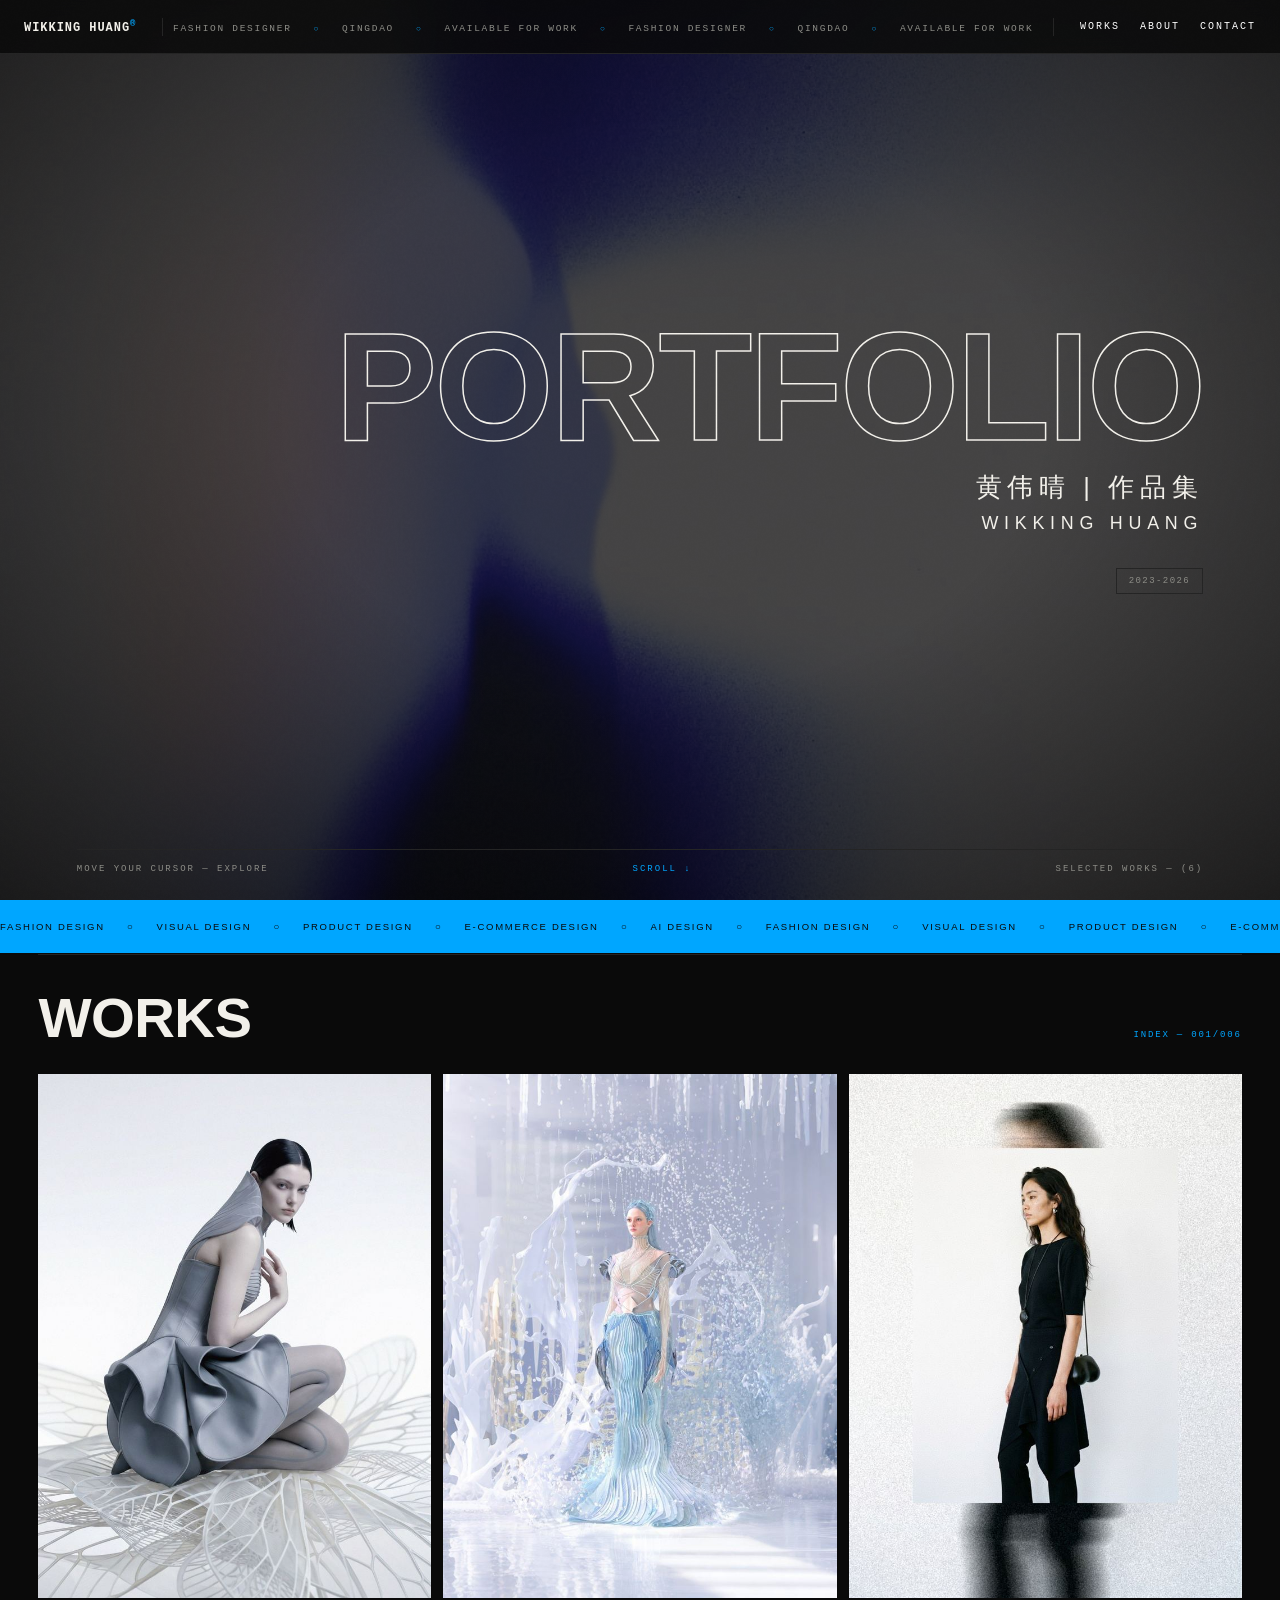
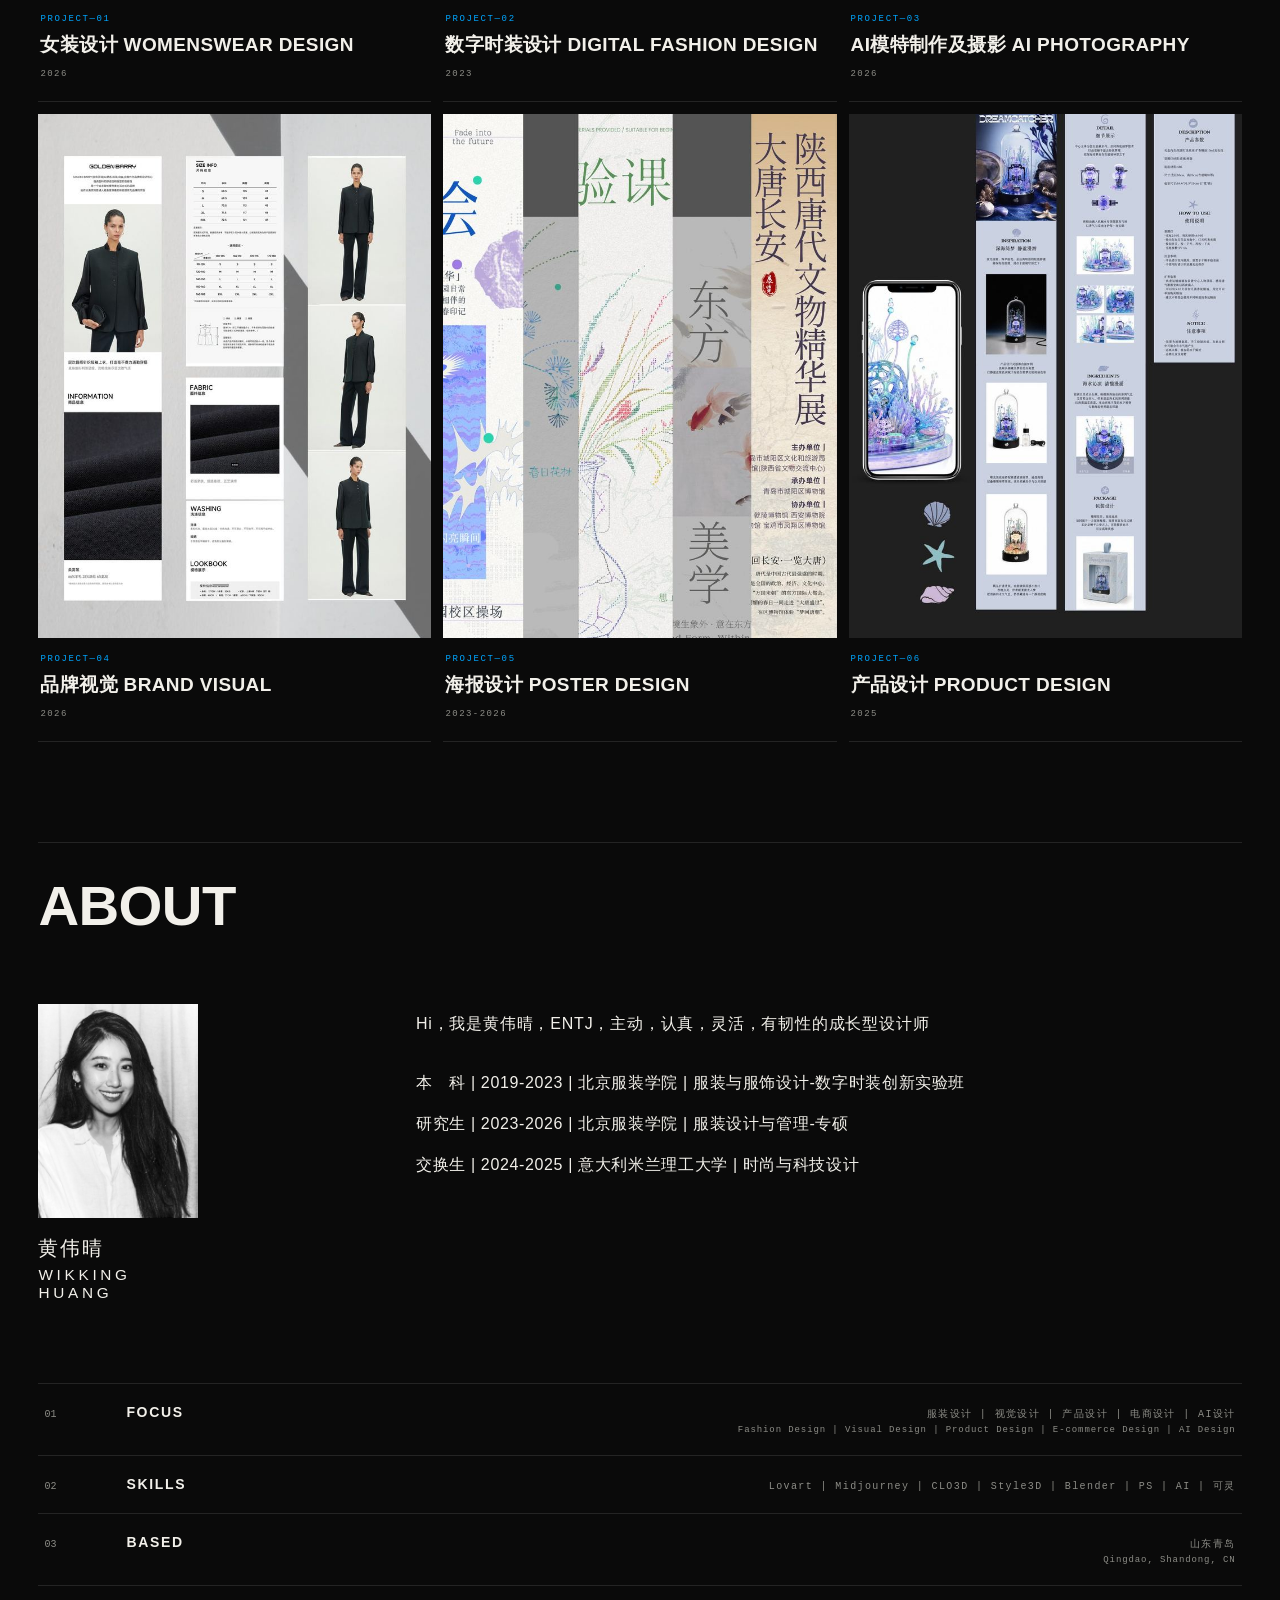
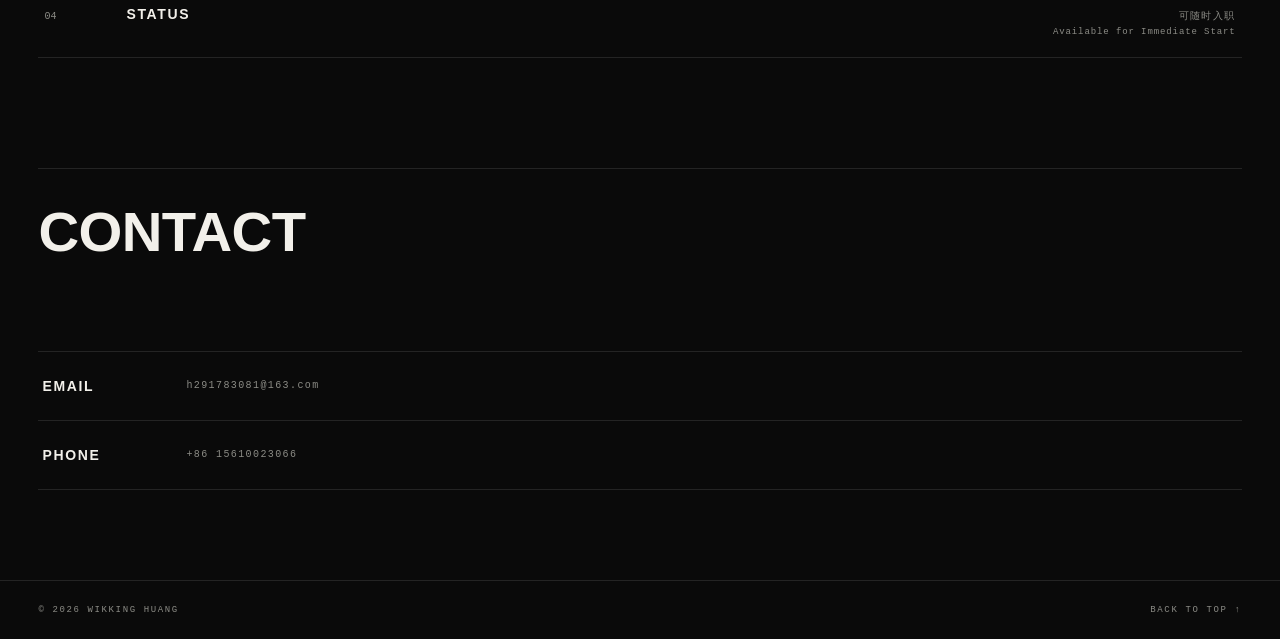
==== commit 2a20bf11: "Mobile speed: long-cache assets, small srcset covers, on-demand hover images" ====
--- a/index.html
+++ b/index.html
@@ -4,7 +4,7 @@
   <meta charset="utf-8">
   <meta name="viewport" content="width=device-width, initial-scale=1">
   <title>WIKKING HUANG® — Fashion Designer Portfolio</title>
-  <link rel="stylesheet" href="styles.css?v=20260902-5">
+  <link rel="stylesheet" href="styles.css?v=20260912-1">
 </head>
 <body>
 
@@ -85,8 +85,8 @@
 
         <figure class="card reveal" data-work="1">
           <div class="card-media">
-            <img class="p" src="assets/work-01.jpg?v=20260831-1" alt="幻羽 REMOLT — fashion editorial" style="aspect-ratio:0.75">
-            <img class="d" src="assets/work-01-d.jpg?v=20260831-1" alt="" style="aspect-ratio:0.75" aria-hidden="true">
+            <img class="p" src="assets/work-01.jpg?v=20260831-1" srcset="assets/work-01-s.jpg 700w, assets/work-01.jpg 1600w" sizes="(max-width: 900px) 46vw, 30vw" alt="幻羽 REMOLT — fashion editorial" style="aspect-ratio:0.75">
+            <img class="d" data-src="assets/work-01-d.jpg?v=20260831-1" data-srcset="assets/work-01-d-s.jpg 700w, assets/work-01-d.jpg 1600w" alt="" style="aspect-ratio:0.75" aria-hidden="true">
           </div>
           <figcaption class="card-cap">
             <div class="card-row">
@@ -102,8 +102,8 @@
 
         <figure class="card reveal" data-work="2">
           <div class="card-media">
-            <img class="p" src="assets/g2-01.jpg?v=20260831-1" alt="水的沉思 Meditation of aqua — fashion editorial" style="aspect-ratio:0.75">
-            <img class="d" src="assets/g2-05.jpg?v=20260831-1" alt="" style="aspect-ratio:0.75" aria-hidden="true">
+            <img class="p" src="assets/g2-01.jpg?v=20260831-1" srcset="assets/g2-01-s.jpg 700w, assets/g2-01.jpg 1280w" sizes="(max-width: 900px) 46vw, 30vw" alt="水的沉思 Meditation of aqua — fashion editorial" style="aspect-ratio:0.75">
+            <img class="d" data-src="assets/g2-05.jpg?v=20260831-1" data-srcset="assets/g2-05-s.jpg 700w, assets/g2-05.jpg 1600w" alt="" style="aspect-ratio:0.75" aria-hidden="true">
           </div>
           <figcaption class="card-cap">
             <div class="card-row">
@@ -119,8 +119,8 @@
 
         <figure class="card reveal" data-work="4">
           <div class="card-media">
-            <img class="p" src="assets/work-04.jpg?v=20260831-1" alt="AI模特摄影策划 — photography" style="aspect-ratio:0.75">
-            <img class="d" src="assets/g4-01.jpg?v=20260831-1" alt="" style="aspect-ratio:0.75" aria-hidden="true">
+            <img class="p" src="assets/work-04.jpg?v=20260831-1" srcset="assets/work-04-s.jpg 700w, assets/work-04.jpg 1600w" sizes="(max-width: 900px) 46vw, 30vw" alt="AI模特摄影策划 — photography" style="aspect-ratio:0.75">
+            <img class="d" data-src="assets/g4-01.jpg?v=20260831-1" data-srcset="assets/g4-01-s.jpg 700w, assets/g4-01.jpg 1600w" alt="" style="aspect-ratio:0.75" aria-hidden="true">
           </div>
           <figcaption class="card-cap">
             <div class="card-row">
@@ -136,8 +136,8 @@
 
         <figure class="card reveal" data-work="3">
           <div class="card-media">
-            <img class="p" src="assets/g3-01.jpg" alt="品牌视觉 Brand Visual — brand book" style="aspect-ratio:0.75">
-            <img class="d" src="assets/g3-02.jpg" alt="" style="aspect-ratio:0.75" aria-hidden="true">
+            <img class="p" src="assets/g3-01.jpg" srcset="assets/g3-01-s.jpg 700w, assets/g3-01.jpg 1496w" sizes="(max-width: 900px) 46vw, 30vw" alt="品牌视觉 Brand Visual — brand book" style="aspect-ratio:0.75">
+            <img class="d" data-src="assets/g3-02.jpg" data-srcset="assets/g3-02-s.jpg 700w, assets/g3-02.jpg 1385w" alt="" style="aspect-ratio:0.75" aria-hidden="true">
           </div>
           <figcaption class="card-cap">
             <div class="card-row">
@@ -153,8 +153,8 @@
 
         <figure class="card reveal" data-work="5">
           <div class="card-media">
-            <img class="p" src="assets/work-10-v2.jpg?v=20260901-3" alt="海报设计 Poster Design — poster" style="aspect-ratio:0.75">
-            <img class="d" src="assets/work-10-d-v2.jpg?v=20260901-3" alt="" style="aspect-ratio:0.75" aria-hidden="true">
+            <img class="p" src="assets/work-10-v2.jpg?v=20260901-3" srcset="assets/work-10-v2-s.jpg 700w, assets/work-10-v2.jpg 1010w" sizes="(max-width: 900px) 46vw, 30vw" alt="海报设计 Poster Design — poster" style="aspect-ratio:0.75">
+            <img class="d" data-src="assets/work-10-d-v2.jpg?v=20260901-3" data-srcset="assets/work-10-d-v2-s.jpg 700w, assets/work-10-d-v2.jpg 1010w" alt="" style="aspect-ratio:0.75" aria-hidden="true">
           </div>
           <figcaption class="card-cap">
             <div class="card-row">
@@ -170,8 +170,8 @@
 
         <figure class="card reveal" data-work="6">
           <div class="card-media">
-            <img class="p" src="assets/work-06.jpg" alt="产品设计 PRODUCT DESIGN" style="aspect-ratio:0.75">
-            <img class="d" src="assets/work-06-d.jpg" alt="" style="aspect-ratio:0.75" aria-hidden="true">
+            <img class="p" src="assets/work-06.jpg" srcset="assets/work-06-s.jpg 700w, assets/work-06.jpg 1600w" sizes="(max-width: 900px) 46vw, 30vw" alt="产品设计 PRODUCT DESIGN" style="aspect-ratio:0.75">
+            <img class="d" data-src="assets/work-06-d.jpg" data-srcset="assets/work-06-d-s.jpg 700w, assets/work-06-d.jpg 1536w" alt="" style="aspect-ratio:0.75" aria-hidden="true">
           </div>
           <figcaption class="card-cap">
             <div class="card-row">
@@ -196,7 +196,7 @@
 
       <div class="about-body reveal">
         <div class="about-photo-col">
-          <img class="about-photo" src="assets/about-photo.jpg" alt="黄伟晴 Wikking Huang">
+          <img class="about-photo" src="assets/about-photo.jpg" srcset="assets/about-photo-s.jpg 700w, assets/about-photo.jpg 1200w" sizes="(max-width: 640px) 150px, 160px" loading="lazy" decoding="async" alt="黄伟晴 Wikking Huang">
           <div class="about-name">
             <span class="cn">黄伟晴</span>
             <span class="en">Wikking Huang</span>
@@ -253,6 +253,6 @@
     </div>
   </footer>
 
-  <script src="script.js?v=20260902-1"></script>
+  <script src="script.js?v=20260913-1"></script>
 </body>
 </html>
--- a/styles.css
+++ b/styles.css
@@ -343,6 +343,8 @@
   z-index: 40;
   pointer-events: none;
   object-fit: cover;
+  will-change: transform, opacity;
+  backface-visibility: hidden;
   filter: grayscale(0.55) contrast(1.12) brightness(0.92);
   border: 1px solid rgba(242, 240, 234, 0.14);
   box-shadow: 0 26px 60px rgba(0, 0, 0, 0.6);
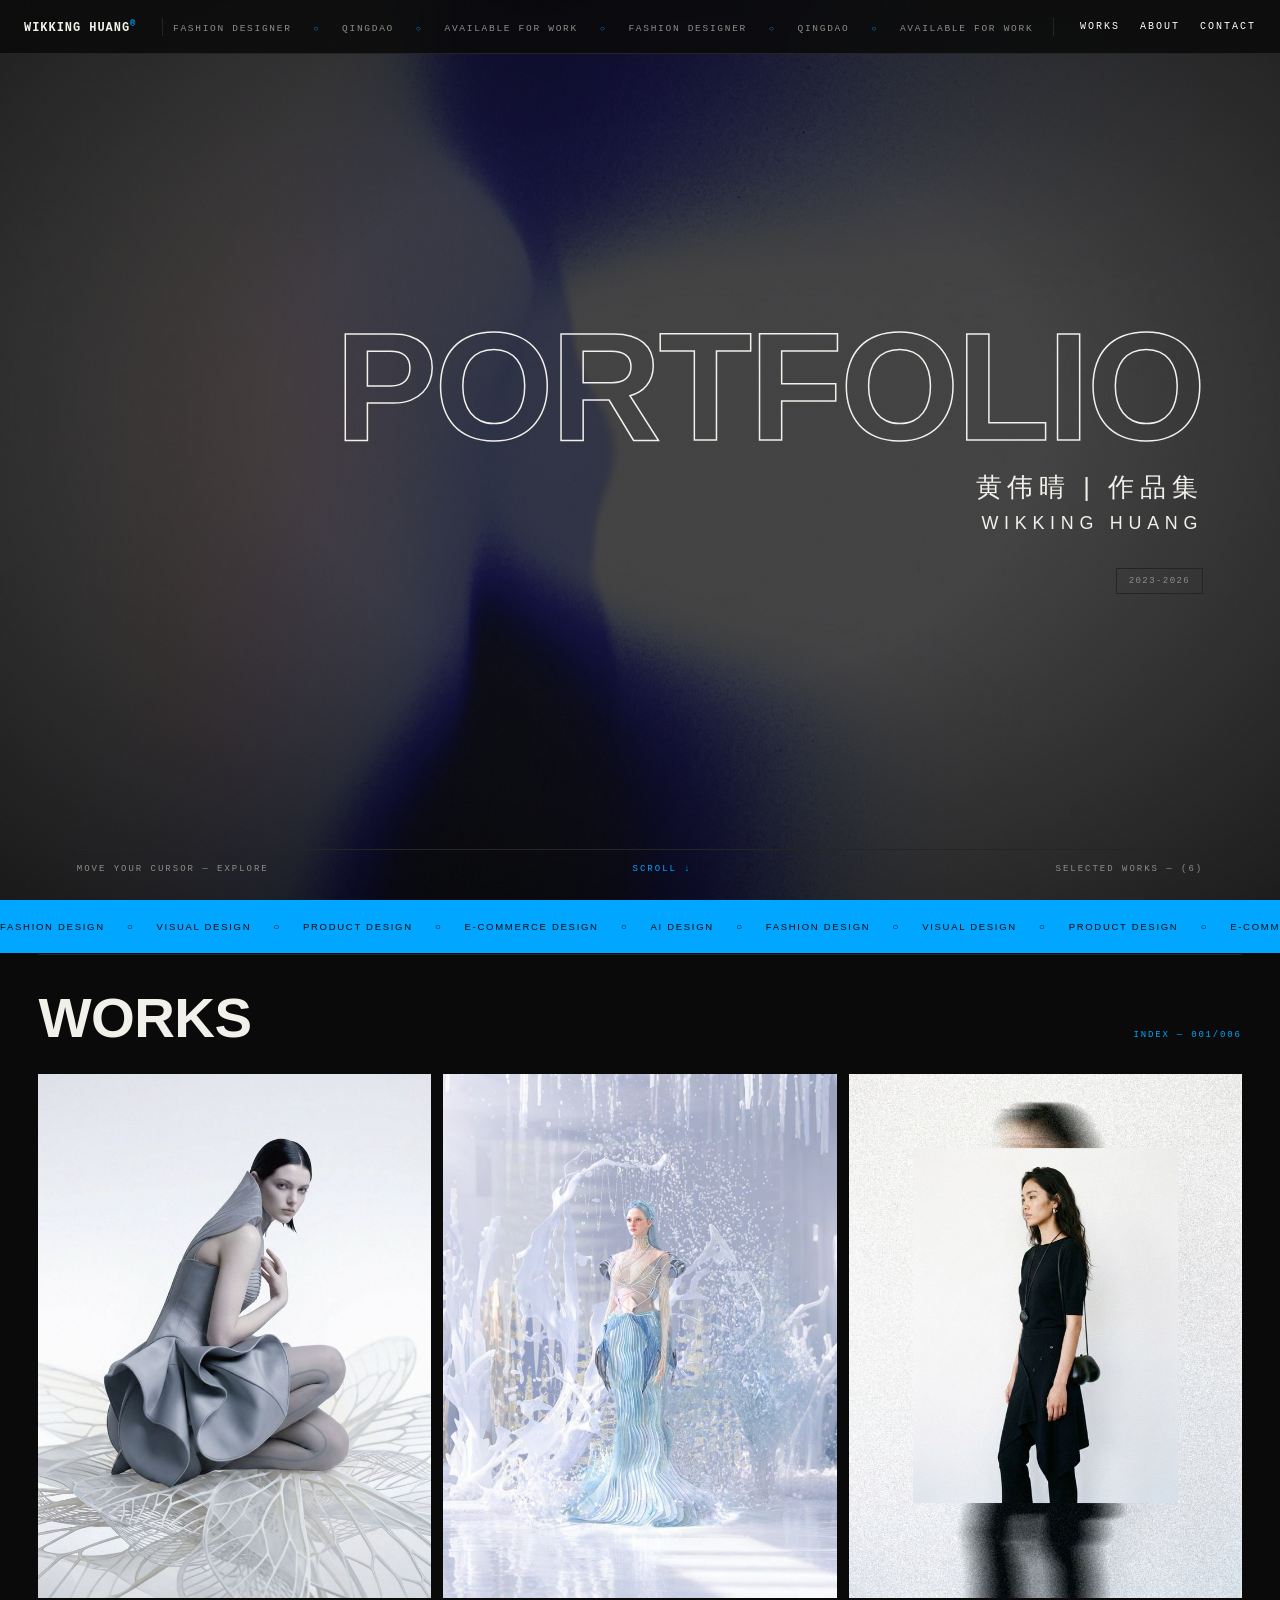
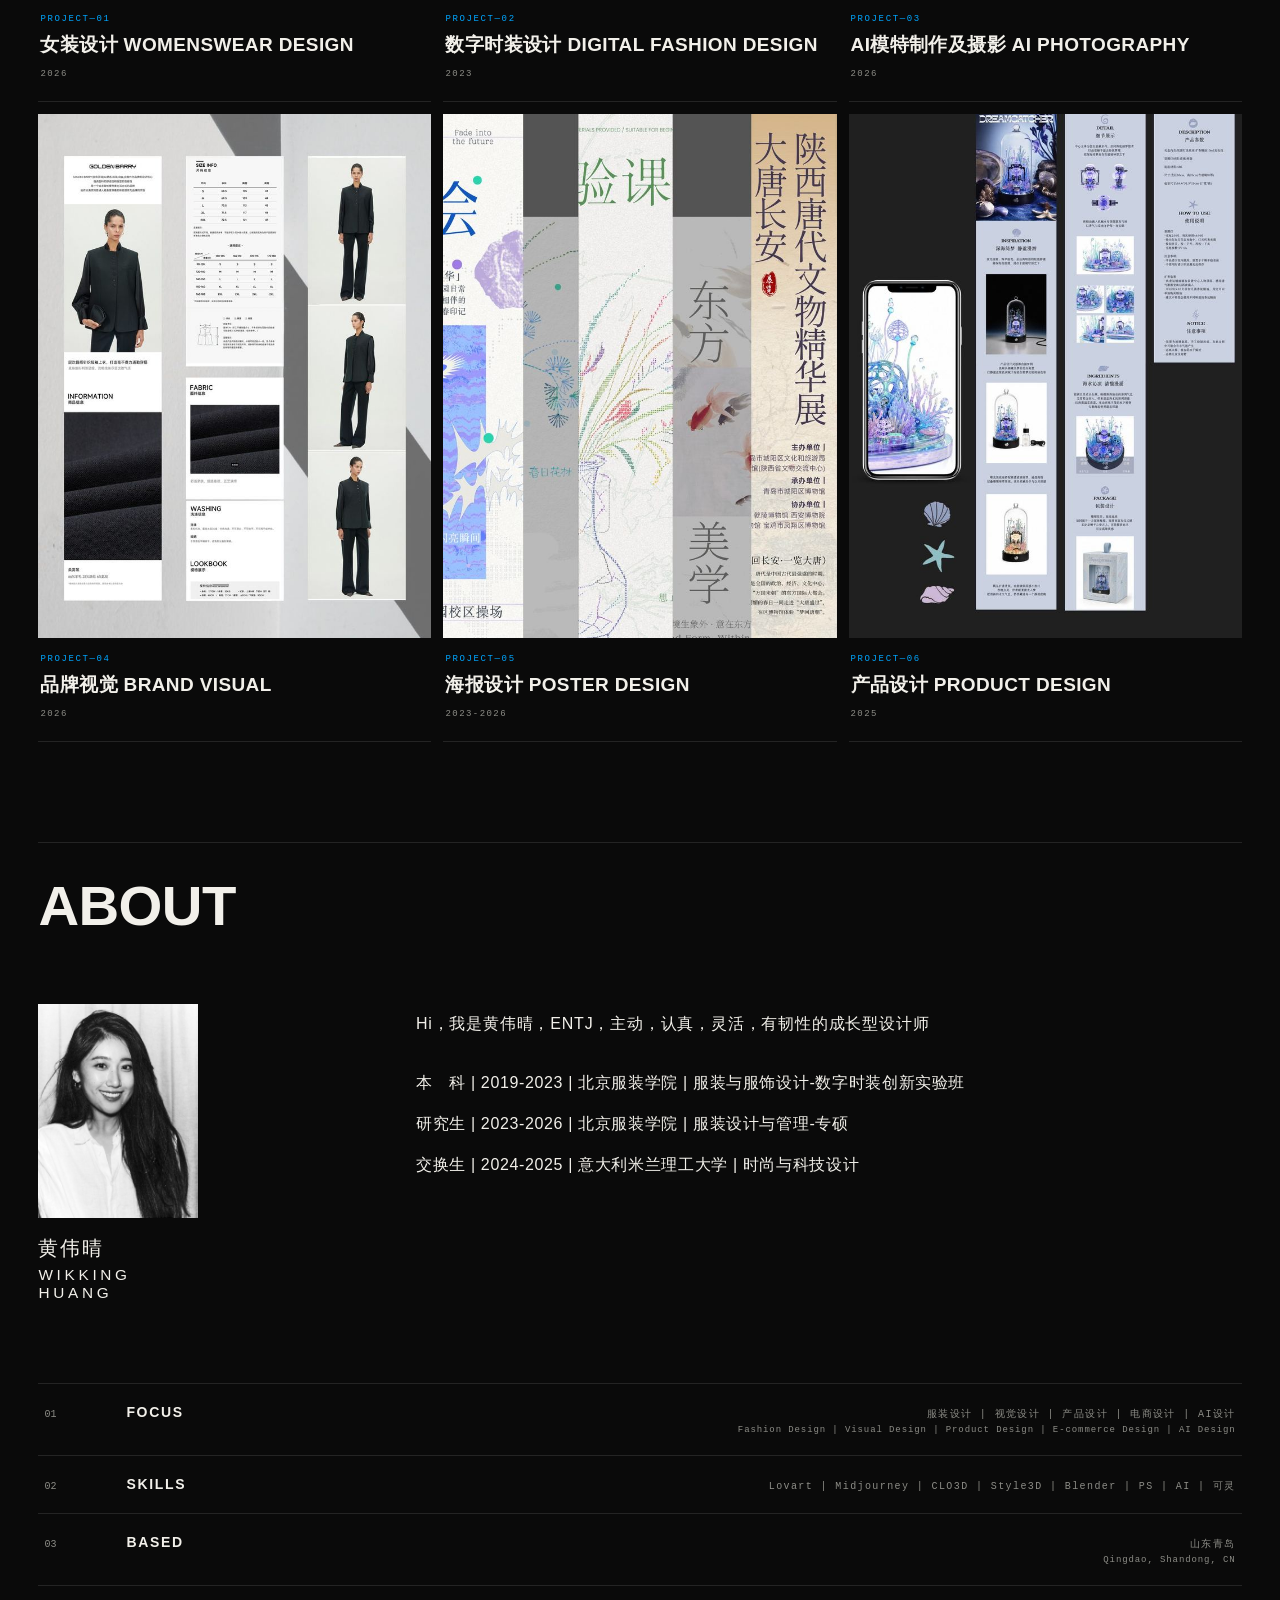
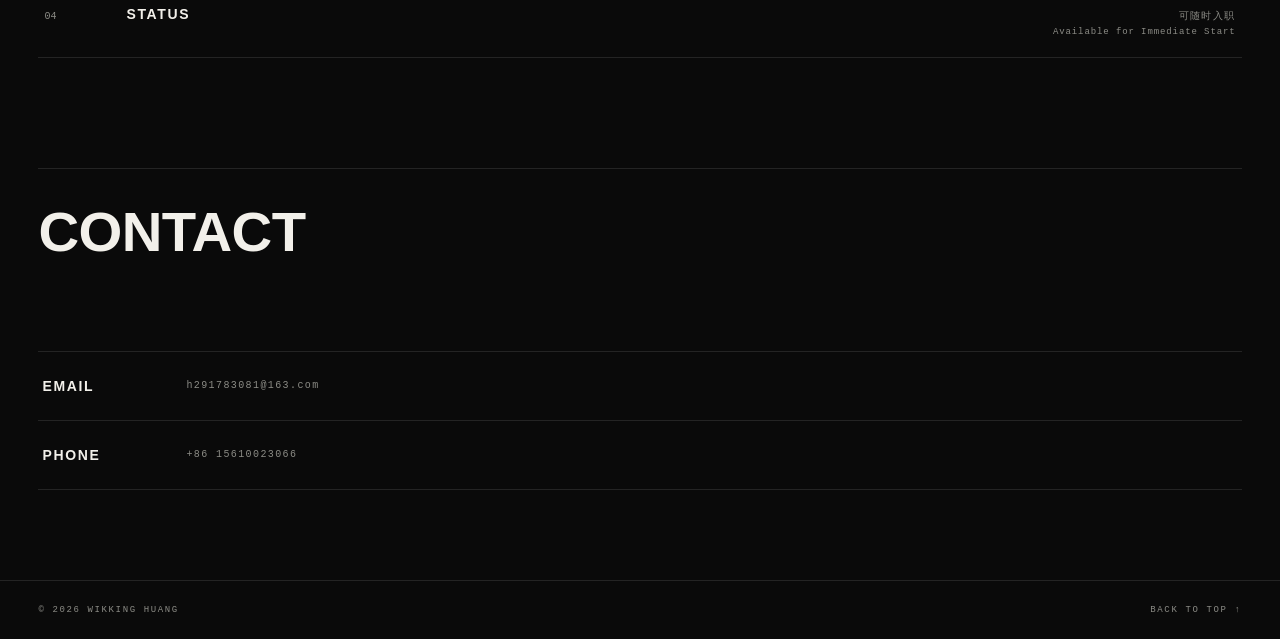
==== commit cc6de272: "Perf: smaller grain texture (234KB -> 33KB)" ====
--- a/index.html
+++ b/index.html
@@ -4,7 +4,7 @@
   <meta charset="utf-8">
   <meta name="viewport" content="width=device-width, initial-scale=1">
   <title>WIKKING HUANG® — Fashion Designer Portfolio</title>
-  <link rel="stylesheet" href="styles.css?v=20260912-1">
+  <link rel="stylesheet" href="styles.css?v=20260913-1">
 </head>
 <body>
 
--- a/styles.css
+++ b/styles.css
@@ -59,7 +59,7 @@
   pointer-events: none;
   opacity: 0.08;
   mix-blend-mode: overlay;
-  background-image: url("assets/noise.png");
+  background-image: url("assets/noise-2.png");
   background-size: 220px 220px;
 }
 
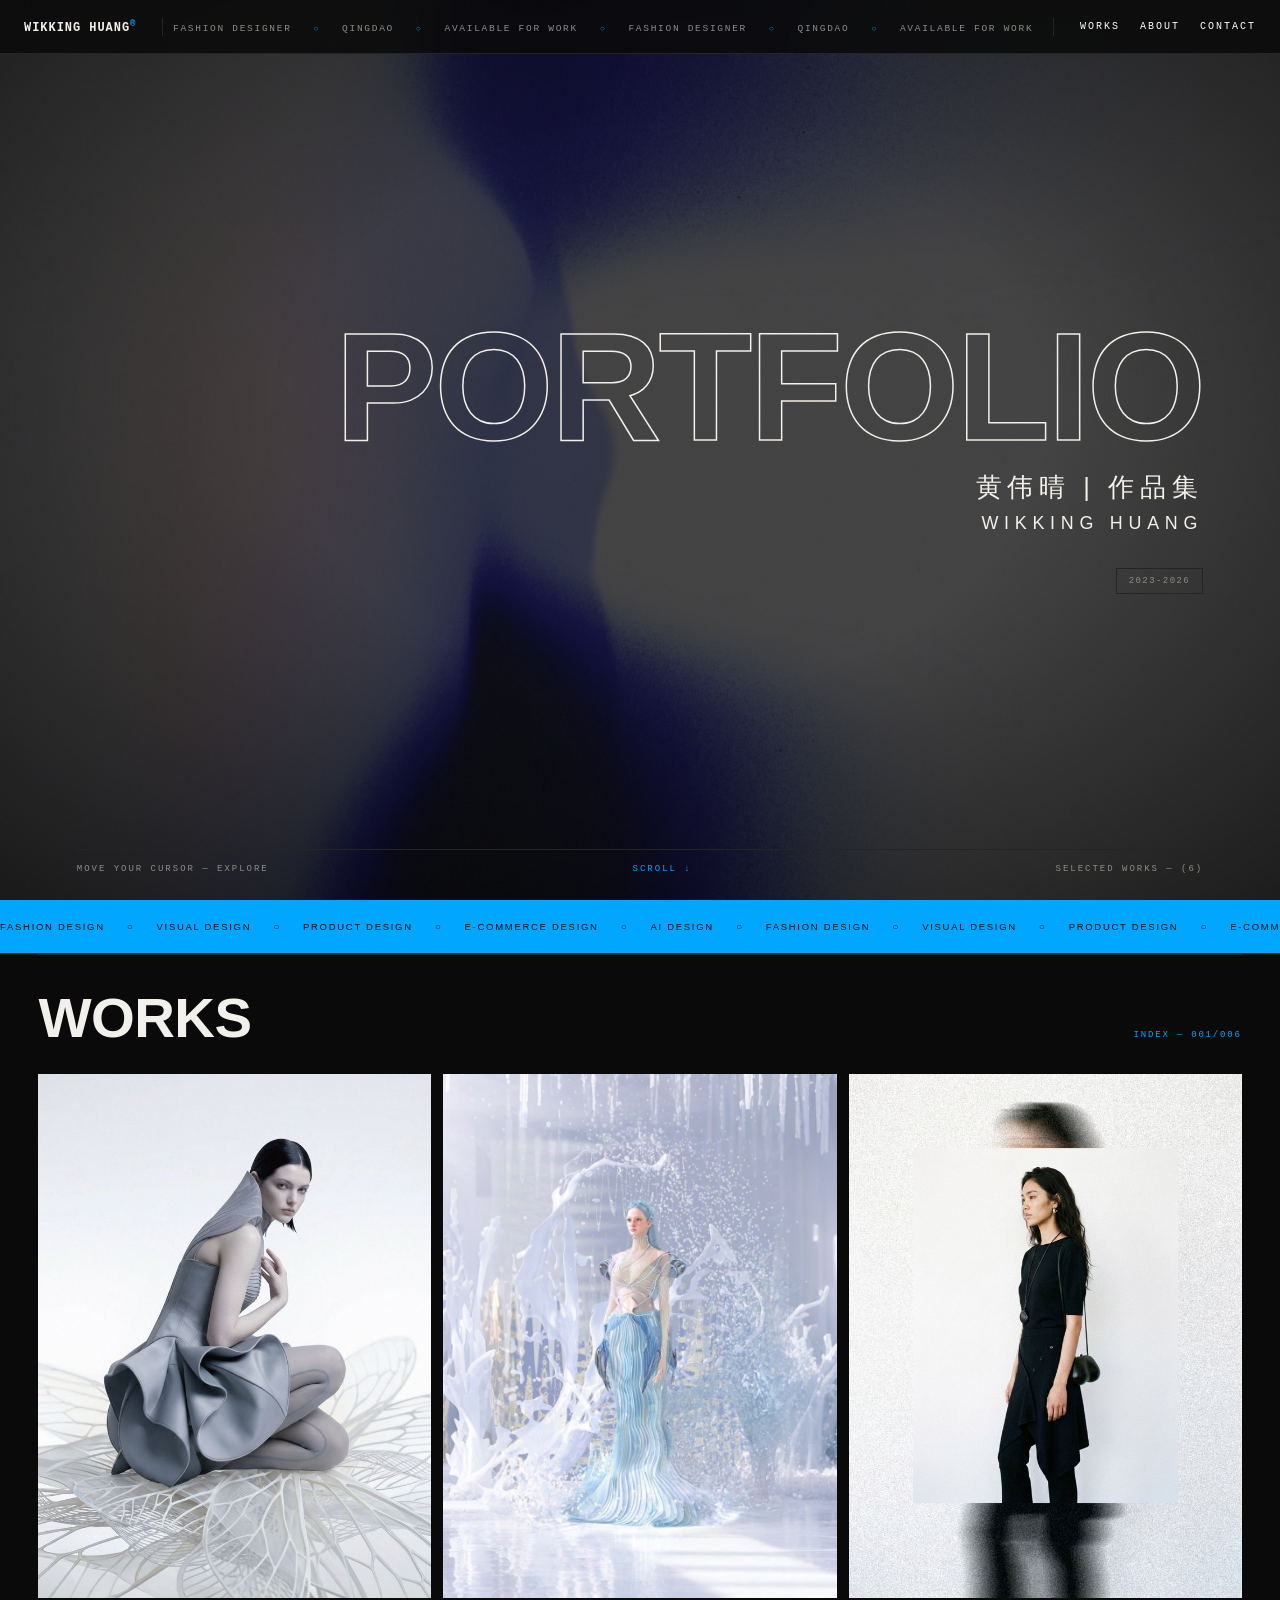
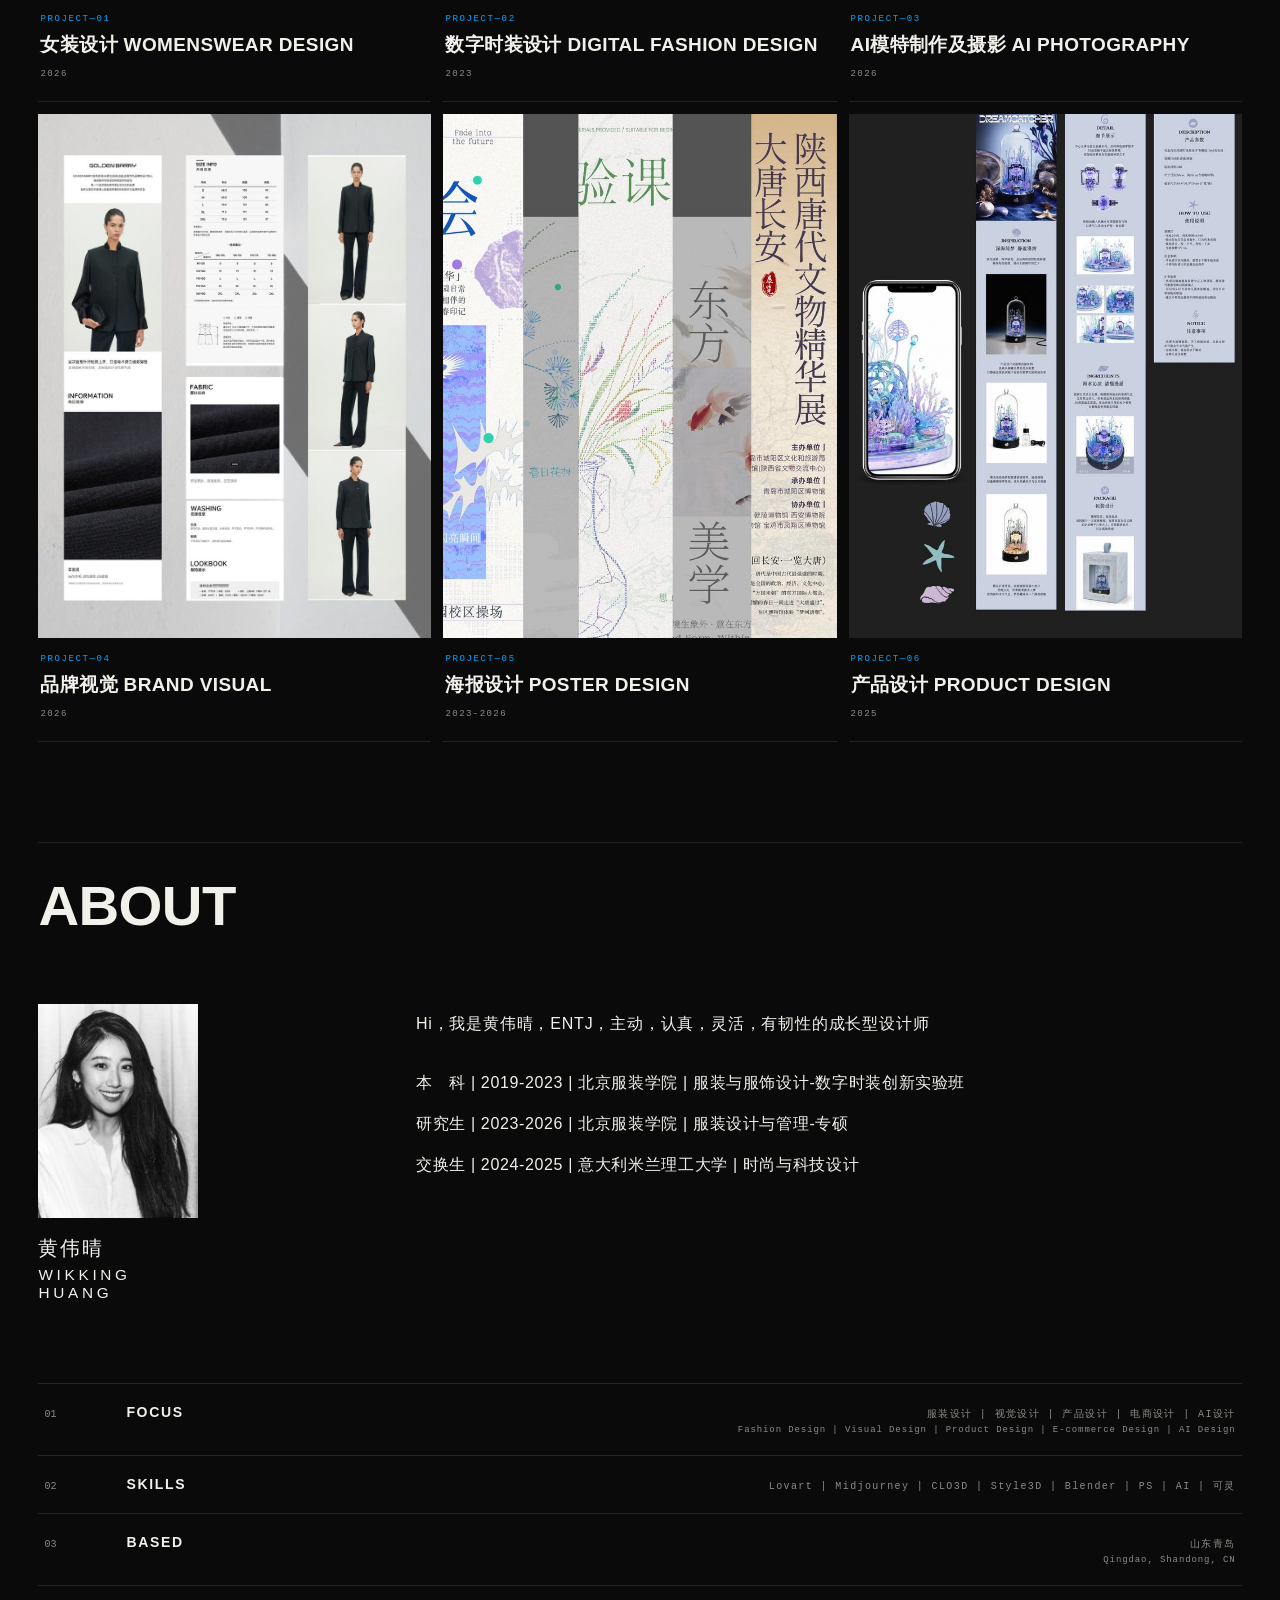
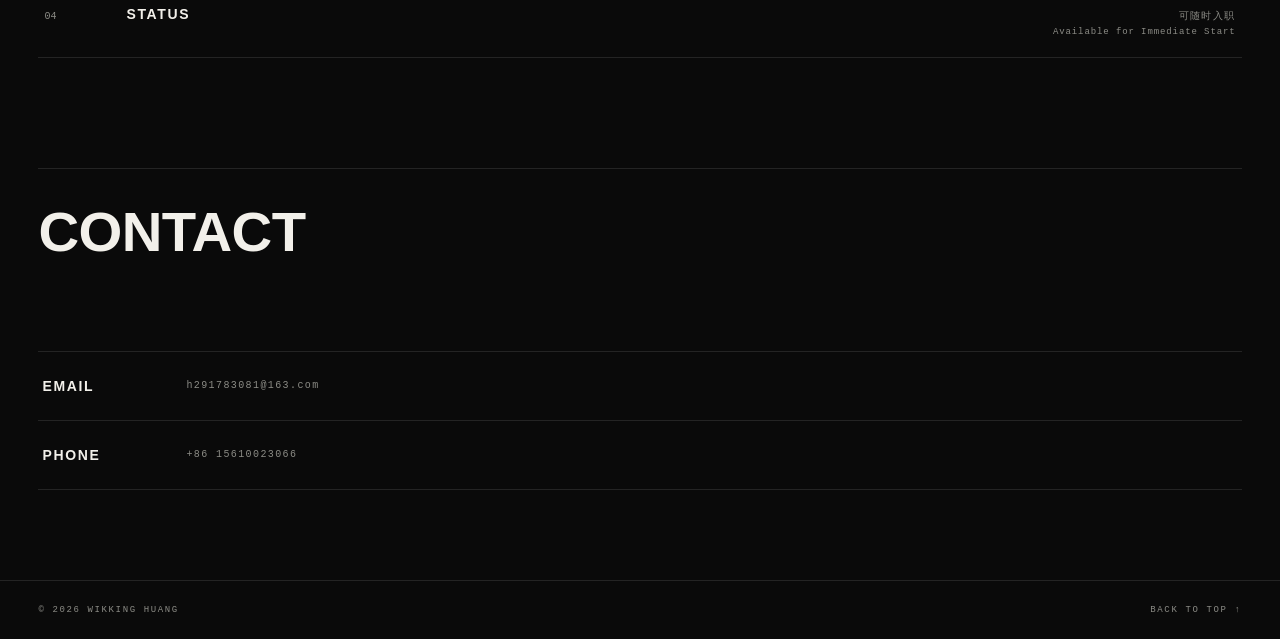
==== commit 4c3bfce6: "Cards: keep hover effect (desktop instant, mobile tap-to-reveal)" ====
--- a/index.html
+++ b/index.html
@@ -4,7 +4,7 @@
   <meta charset="utf-8">
   <meta name="viewport" content="width=device-width, initial-scale=1">
   <title>WIKKING HUANG® — Fashion Designer Portfolio</title>
-  <link rel="stylesheet" href="styles.css?v=20260913-1">
+  <link rel="stylesheet" href="styles.css?v=20260913-2">
 </head>
 <body>
 
@@ -253,6 +253,6 @@
     </div>
   </footer>
 
-  <script src="script.js?v=20260913-1"></script>
+  <script src="script.js?v=20260913-2"></script>
 </body>
 </html>
--- a/styles.css
+++ b/styles.css
@@ -475,11 +475,13 @@
   transition: opacity 0.7s ease, transform 0.9s cubic-bezier(0.19, 1, 0.22, 1);
 }
 
-.card:hover .card-media img.p {
+.card:hover .card-media img.p,
+.card.is-revealed .card-media img.p {
   transform: scale(1.04);
 }
 
-.card:hover .card-media img.d {
+.card:hover .card-media img.d,
+.card.is-revealed .card-media img.d {
   opacity: 1;
   transform: scale(1);
 }
